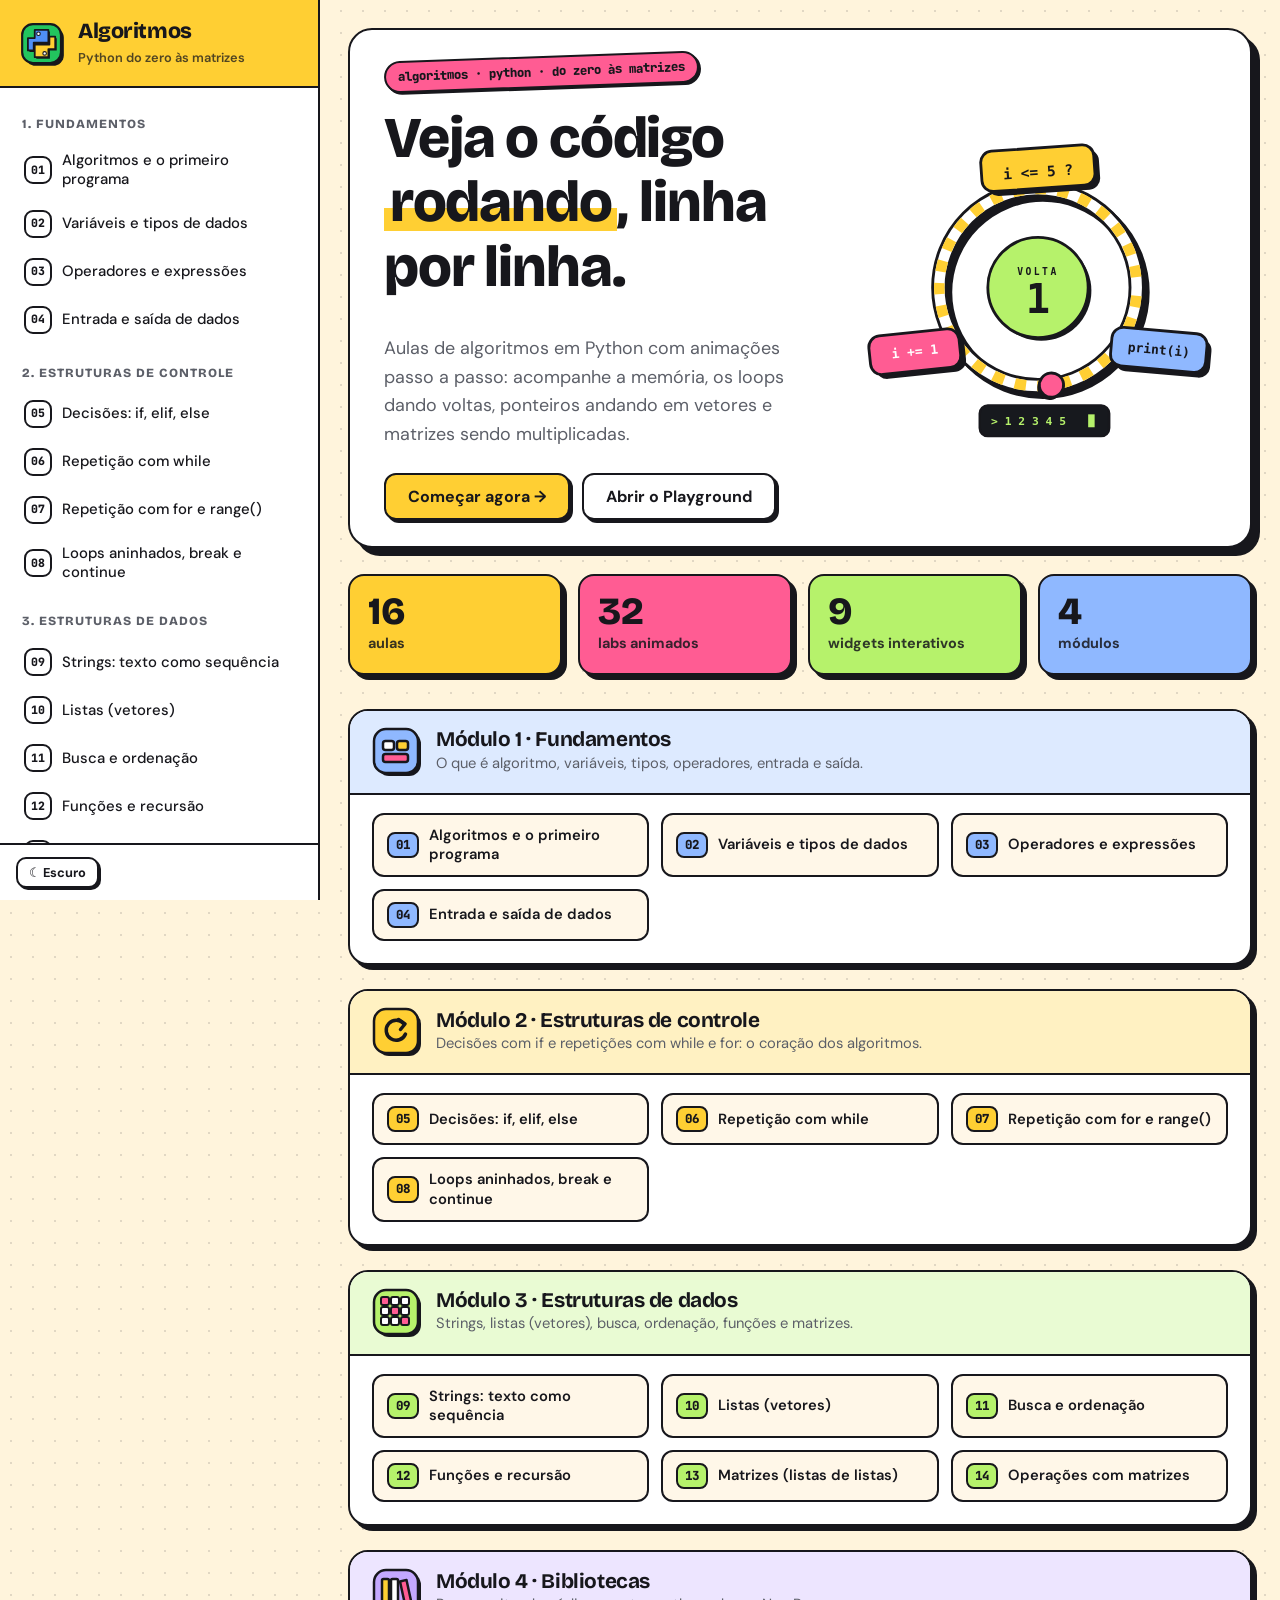
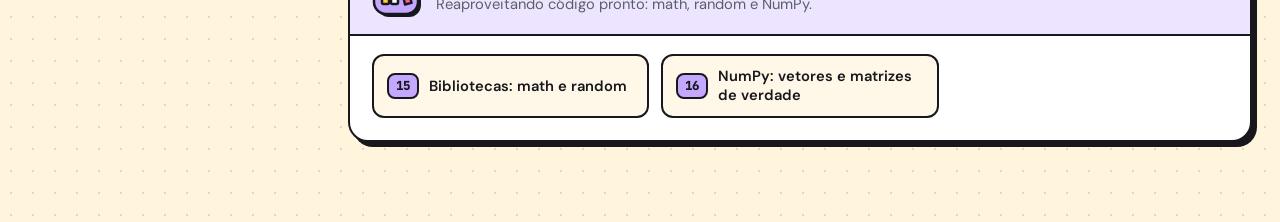
==== index.html @ 02181e98 "first commit" ====
<!doctype html>
<html lang="pt-BR" data-theme="light">
<head>
  <meta charset="utf-8">
  <meta name="viewport" content="width=device-width, initial-scale=1">
  <title>Algoritmos em Python</title>
  <meta name="description" content="Aulas de algoritmos em Python com animações passo a passo: variáveis, condicionais, loops, listas, matrizes e bibliotecas.">
  <link rel="icon" type="image/svg+xml" href="img/favicon.svg">

  <link rel="preconnect" href="https://fonts.googleapis.com">
  <link rel="preconnect" href="https://fonts.gstatic.com" crossorigin>
  <link href="https://fonts.googleapis.com/css2?family=Bricolage+Grotesque:opsz,wght@12..96,600;12..96,700;12..96,800&family=DM+Sans:opsz,wght@9..40,400;9..40,500;9..40,600;9..40,700&family=JetBrains+Mono:wght@400;600;700;800&display=swap" rel="stylesheet">

  <!-- estilos -->
  <link rel="stylesheet" href="css/base.css">
  <link rel="stylesheet" href="css/layout.css">
  <link rel="stylesheet" href="css/components.css">
  <link rel="stylesheet" href="css/lab.css">
</head>
<body>
  <div class="app">
    <!-- ============ SIDEBAR ============ -->
    <aside class="sidebar" aria-label="Aulas">
      <a class="brand" href="#/">
        <img src="img/logo.svg" alt="">
        <div><b>Algoritmos</b><small>Python do zero às matrizes</small></div>
      </a>
      <nav class="nav" id="nav"></nav>
      <div class="sidebar-foot">
        <button class="btn sm" id="themeBtn">☾ Escuro</button>
      </div>
    </aside>
    <div class="scrim" id="scrim"></div>

    <!-- ============ CONTEÚDO ============ -->
    <div class="main">
      <header class="topbar">
        <button class="btn icon" id="menuBtn" aria-label="Abrir menu">☰</button>
        <img src="img/logo.svg" alt="">
        <b>Algoritmos em Python</b>
      </header>
      <main id="view" class="content"></main>
    </div>
  </div>
  <div class="toast" id="toast" role="status"></div>

  <!-- núcleo -->
  <script src="js/core/namespace.js"></script>
  <script src="js/core/highlight.js"></script>
  <script src="js/core/viz.js"></script>
  <script src="js/core/stepper.js"></script>
  <script src="js/core/quiz.js"></script>

  <!-- widgets interativos -->
  <script src="js/widgets/types.js"></script>
  <script src="js/widgets/ops.js"></script>
  <script src="js/widgets/fstring.js"></script>
  <script src="js/widgets/range.js"></script>
  <script src="js/widgets/slice.js"></script>
  <script src="js/widgets/matrix.js"></script>
  <script src="js/widgets/montecarlo.js"></script>
  <script src="js/widgets/reshape.js"></script>

  <!-- aulas (para adicionar uma aula: crie o arquivo e inclua aqui) -->
  <script src="js/lessons/_modules.js"></script>
  <script src="js/lessons/01-introducao.js"></script>
  <script src="js/lessons/02-variaveis.js"></script>
  <script src="js/lessons/03-operadores.js"></script>
  <script src="js/lessons/04-entrada-saida.js"></script>
  <script src="js/lessons/05-condicionais.js"></script>
  <script src="js/lessons/06-while.js"></script>
  <script src="js/lessons/07-for-range.js"></script>
  <script src="js/lessons/08-loops-aninhados.js"></script>
  <script src="js/lessons/09-strings.js"></script>
  <script src="js/lessons/10-listas.js"></script>
  <script src="js/lessons/11-busca-ordenacao.js"></script>
  <script src="js/lessons/12-funcoes.js"></script>
  <script src="js/lessons/13-matrizes.js"></script>
  <script src="js/lessons/14-operacoes-matrizes.js"></script>
  <script src="js/lessons/15-math-random.js"></script>
  <script src="js/lessons/16-numpy.js"></script>

  <!-- app -->
  <script src="js/playground.js"></script>
  <script src="js/app.js"></script>
</body>
</html>
---- css/base.css ----
/* =========================================================
   BASE — tokens de cor, reset e tipografia
   Estilo: neo-brutalista (bordas grossas, sombras sólidas,
   cores fortes). Código sempre em painel escuro tipo IDE.
   ========================================================= */
:root {
  /* página */
  --bg: #fff4dc;
  --bg2: #fbe9c4;
  --panel: #ffffff;
  --panel2: #fff7e8;
  --panel3: #ffe9bd;
  --line: #ecdcb8;          /* separadores suaves */
  --ink: #17171c;           /* bordas grossas */
  --hard: #17171c;          /* cor da sombra sólida */
  --text: #17171c;
  --muted: #5c5f68;
  --faint: #74777f;

  /* cores de destaque */
  --acc: #ffcf33;           /* amarelo */
  --acc-ink: #17171c;
  --acc2: #3b82f6;          /* azul */
  --ok: #15803d;
  --lime: #b6f26b;
  --bad: #ef4466;
  --warn: #f59e0b;
  --vio: #8b5cf6;
  --pink: #ff5c93;
  --orange: #ff8a3d;

  /* tipos de dado */
  --t-int: #2f6fe0;
  --t-float: #0e9aa7;
  --t-str: #e8590c;
  --t-bool: #7c3aed;
  --t-list: #16a34a;
  --t-none: #868e96;
  --t-fn: #db2777;
  --t-other: #d97706;

  /* sintaxe sobre fundo claro (tabelas, widgets) */
  --sx-kw: #8b2fd1;
  --sx-str: #2b8a3e;
  --sx-num: #d9480f;
  --sx-com: #8a83a0;
  --sx-fn: #1c63c7;
  --sx-bi: #b07000;
  --sx-op: #0b7285;

  /* painéis de código (sempre escuros) */
  --code-bg: #17191e;
  --code-bg2: #20232a;
  --code-text: #eef0f3;
  --code-line: #31353e;
  --code-faint: #7d8590;

  --radius: 16px;
  --radius-s: 11px;
  --bw: 2.5px;                                  /* espessura da borda */
  --shadow: 5px 5px 0 var(--hard);
  --shadow-s: 3px 3px 0 var(--hard);
  --font: "DM Sans", system-ui, -apple-system, "Segoe UI", Roboto, sans-serif;
  --display: "Bricolage Grotesque", "DM Sans", system-ui, sans-serif;
  --mono: "JetBrains Mono", ui-monospace, "Cascadia Code", Consolas, monospace;
  --sidebar: 320px;
  color-scheme: light;
}

/* escuro: grafite neutro, bordas e sombras creme (o "avesso" do tema claro) */
:root[data-theme="dark"] {
  --bg: #0f1012;
  --bg2: #151619;
  --panel: #1b1d21;
  --panel2: #222529;
  --panel3: #2c2f35;
  --line: #33373e;
  --ink: #e9e3d3;
  --hard: #e9e3d3;
  --text: #f2efe8;
  --muted: #b4b7bf;
  --faint: #8a8f99;
  --code-bg: #121316;
  --code-bg2: #1a1c20;
  --acc-ink: #17171c;
  --acc2: #5b9bff;
  --ok: #4ade80;
  --bad: #ff5c7c;
  --vio: #a78bfa;
  --t-int: #5b9bff;
  --t-float: #22d3ee;
  --t-str: #ff9f5a;
  --t-bool: #b197fc;
  --t-list: #4ade80;
  --t-fn: #ff79b0;
  --t-other: #ffcf33;
  color-scheme: dark;
}

/* sintaxe em fundo escuro: painéis de código e tema escuro */
:root[data-theme="dark"],
.codeblock, .lab-code, .compare pre, .pycall, .pg-editor, .q .codeblock {
  --sx-kw: #d6a4ff;
  --sx-str: #b8f28a;
  --sx-num: #ffab76;
  --sx-com: #7d8590;
  --sx-fn: #8fb8ff;
  --sx-bi: #ffd866;
  --sx-op: #7ee0ff;
}

*, *::before, *::after { box-sizing: border-box; }

html { scroll-behavior: smooth; }

body {
  margin: 0;
  background-color: var(--bg);
  /* pontilhado sutil no fundo */
  background-image: radial-gradient(color-mix(in srgb, var(--ink) 13%, transparent) 1px, transparent 1.2px);
  background-size: 22px 22px;
  color: var(--text);
  font-family: var(--font);
  font-size: 16.5px;
  line-height: 1.6;
  -webkit-font-smoothing: antialiased;
  /* sem ligaduras: <= continua aparecendo como <= (não ≤) */
  font-variant-ligatures: none;
  font-feature-settings: "calt" 0, "liga" 0;
}
textarea, input, select, button { font-variant-ligatures: none; font-feature-settings: "calt" 0, "liga" 0; }

h1, h2, h3, h4, h5 { font-family: var(--display); line-height: 1.12; margin: 0 0 .6em; letter-spacing: -.02em; }
h1 { font-size: clamp(2rem, 4.5vw, 3rem); font-weight: 800; }
h2 { font-size: 1.65rem; font-weight: 800; margin-top: 2em; }
h3 { font-size: 1.2rem; font-weight: 700; margin-top: 1.5em; }
p { margin: 0 0 1em; }
a { color: var(--acc2); text-decoration: none; font-weight: 600; }
a:hover { text-decoration: underline; text-decoration-thickness: 2px; }
img { max-width: 100%; display: block; }
ul, ol { padding-left: 1.3em; margin: 0 0 1em; }
li { margin: .25em 0; }

code, kbd, pre { font-family: var(--mono); }
/* código no meio do texto: pílula escura */
:not(pre) > code {
  background: var(--code-bg);
  color: #ffd866;
  padding: .12em .45em;
  border-radius: 7px;
  font-size: .86em;
  white-space: nowrap;
}

kbd {
  background: #fff;
  color: #17171c;
  border: 2px solid var(--ink);
  box-shadow: 2px 2px 0 var(--hard);
  border-radius: 7px;
  padding: 0 .45em;
  font-size: .82em;
  font-weight: 700;
}

table { border-collapse: collapse; width: 100%; margin: 0 0 1.2em; font-size: .95em; }
th, td { border-bottom: 2px solid var(--line); padding: .55em .7em; text-align: left; vertical-align: top; }
th { color: var(--muted); font-weight: 700; font-size: .78em; text-transform: uppercase; letter-spacing: .06em; }

button { font: inherit; cursor: pointer; }
input, select, textarea { font: inherit; color: inherit; }

::selection { background: var(--acc); color: var(--acc-ink); }

.muted { color: var(--muted); }
.mono { font-family: var(--mono); }
.hidden { display: none !important; }

* { scrollbar-width: thin; scrollbar-color: var(--ink) transparent; }
---- css/layout.css ----
/* =========================================================
   LAYOUT — sidebar, topo, área principal
   ========================================================= */
.app { display: flex; min-height: 100vh; }

/* ---------- Sidebar ---------- */
.sidebar {
  position: fixed;
  inset: 0 auto 0 0;
  width: var(--sidebar);
  background: var(--panel);
  border-right: var(--bw) solid var(--ink);
  display: flex;
  flex-direction: column;
  z-index: 40;
  transition: transform .3s ease;
}

.brand {
  display: flex;
  align-items: center;
  gap: 12px;
  padding: 20px 20px 16px;
  color: var(--text);
  border-bottom: var(--bw) solid var(--ink);
  background: var(--acc);
}
.brand:hover { text-decoration: none; }
.brand img { width: 46px; height: 46px; transition: transform .25s cubic-bezier(.3, 1.6, .5, 1); }
.brand:hover img { transform: rotate(-8deg) scale(1.06); }
.brand b { display: block; font-family: var(--display); font-size: 1.35rem; font-weight: 800; letter-spacing: -.02em; color: var(--acc-ink); line-height: 1.1; }
.brand small { color: var(--acc-ink); opacity: .75; font-size: .8rem; font-weight: 600; }

.nav { flex: 1; overflow-y: auto; padding: 6px 12px 20px; }
.nav-mod { margin-top: 16px; }
.nav-mod > span {
  display: block;
  padding: 4px 10px 6px;
  font-family: var(--display);
  font-size: .78rem;
  text-transform: uppercase;
  letter-spacing: .08em;
  color: var(--muted);
  font-weight: 800;
}
.nav a {
  display: flex;
  align-items: center;
  gap: 10px;
  padding: 7px 10px;
  margin: 2px 0;
  border-radius: 11px;
  border: 2px solid transparent;
  color: var(--text);
  font-size: .93rem;
  font-weight: 500;
  line-height: 1.3;
  transition: background .15s, border-color .15s, transform .15s;
}
.nav a:hover { background: var(--panel3); text-decoration: none; transform: translateX(3px); }
.nav a.active {
  background: var(--acc);
  color: var(--acc-ink);
  border-color: var(--ink);
  box-shadow: var(--shadow-s);
  font-weight: 700;
}
.nav a .num {
  flex: none;
  width: 28px; height: 28px;
  display: grid; place-items: center;
  border-radius: 9px;
  border: 2px solid var(--ink);
  background: var(--panel);
  color: var(--text);
  font-size: .72rem;
  font-weight: 800;
  font-family: var(--mono);
}
.nav a.active .num { background: #17171c; color: var(--acc); border-color: #17171c; }
.nav a.special .num { background: var(--pink); color: #17171c; }

.sidebar-foot {
  padding: 12px 16px;
  border-top: var(--bw) solid var(--ink);
  display: flex;
  gap: 8px;
}

/* ---------- Topbar (mobile) ---------- */
.topbar {
  display: none;
  position: sticky;
  top: 0;
  z-index: 30;
  background: var(--acc);
  border-bottom: var(--bw) solid var(--ink);
  padding: 10px 16px;
  align-items: center;
  gap: 12px;
  color: var(--acc-ink);
}
.topbar img { width: 32px; height: 32px; }
.topbar b { font-family: var(--display); font-size: 1.05rem; font-weight: 800; }

.scrim {
  display: none;
  position: fixed;
  inset: 0;
  background: rgba(20, 14, 35, .55);
  z-index: 35;
}

/* ---------- Main ---------- */
.main {
  flex: 1;
  margin-left: var(--sidebar);
  min-width: 0;
}
.content {
  max-width: 1500px;
  margin: 0 auto;
  padding: 28px 28px 80px;
}
.content.wide { max-width: 1700px; }

/* ---------- Responsivo ---------- */
@media (max-width: 960px) {
  .sidebar { transform: translateX(-100%); }
  body.nav-open .sidebar { transform: none; box-shadow: 8px 0 0 var(--hard); }
  body.nav-open .scrim { display: block; }
  .topbar { display: flex; }
  .main { margin-left: 0; }
  .content { padding: 22px 16px 80px; }
}
---- css/components.css ----
/* =========================================================
   COMPONENTES — botões, cards, callouts, código, quiz, widgets
   ========================================================= */

/* ---------- Botões (afundam ao clicar) ---------- */
.btn {
  display: inline-flex;
  align-items: center;
  justify-content: center;
  gap: 8px;
  padding: 9px 16px;
  border-radius: 12px;
  border: var(--bw) solid var(--ink);
  background: var(--panel);
  color: var(--text);
  font-weight: 700;
  font-size: .9rem;
  line-height: 1.2;
  box-shadow: var(--shadow-s);
  transition: transform .1s, box-shadow .1s, background .15s;
  white-space: nowrap;
}
.btn:hover { background: var(--panel3); text-decoration: none; transform: translate(-1px, -1px); box-shadow: 4px 4px 0 var(--hard); }
.btn:active { transform: translate(3px, 3px); box-shadow: 0 0 0 var(--hard); }
.btn.primary { background: var(--acc); color: var(--acc-ink); }
.btn.primary:hover { background: #ffd95c; }
.btn.blue { background: var(--acc2); color: #fff; }
.btn.ghost { background: transparent; box-shadow: none; border-color: transparent; }
.btn.ghost:hover { border-color: var(--ink); box-shadow: var(--shadow-s); }
.btn.sm { padding: 6px 11px; font-size: .8rem; border-radius: 10px; border-width: 2px; box-shadow: 2px 2px 0 var(--hard); }
.btn.sm:hover { box-shadow: 3px 3px 0 var(--hard); }
.btn.sm:active { box-shadow: 0 0 0 var(--hard); transform: translate(2px, 2px); }
.btn.icon { width: 40px; padding: 9px 0; }
.btn[disabled] { opacity: .45; cursor: not-allowed; }

/* ---------- Home ---------- */
.hero {
  display: grid;
  grid-template-columns: 1.25fr 1fr;
  gap: 32px;
  align-items: center;
  padding: 26px 34px;
  margin-bottom: 26px;
  background: var(--panel);
  border: var(--bw) solid var(--ink);
  border-radius: 24px;
  box-shadow: 8px 8px 0 var(--hard);
}
.hero .eyebrow {
  display: inline-block;
  font-family: var(--mono);
  font-size: .78rem;
  font-weight: 800;
  color: #17171c;
  background: var(--pink);
  border: 2px solid var(--ink);
  box-shadow: 2px 2px 0 var(--hard);
  padding: 4px 12px;
  border-radius: 99px;
  margin-bottom: 18px;
  transform: rotate(-2deg);
}
.hero h1 { font-size: clamp(2.2rem, 5vw, 3.6rem); }
.hero h1 span {
  background: linear-gradient(transparent 58%, var(--acc) 58%, var(--acc) 92%, transparent 92%);
  padding: 0 .1em;
}
.hero p { color: var(--muted); font-size: 1.12rem; max-width: 580px; }
.hero .actions { display: flex; gap: 12px; flex-wrap: wrap; margin-top: 24px; }
.hero .actions .btn { padding: 12px 22px; font-size: 1rem; }
.hero img { width: 100%; max-width: 440px; justify-self: center; }

.stats {
  display: grid;
  grid-template-columns: repeat(4, 1fr);
  gap: 16px;
  margin: 0 0 34px;
}
.stat {
  border: var(--bw) solid var(--ink);
  border-radius: var(--radius);
  box-shadow: var(--shadow);
  padding: 16px 18px;
  background: var(--sc, var(--panel));
  color: var(--acc-ink);
  transition: transform .2s;
}
.stat:nth-child(1) { --sc: var(--acc); }
.stat:nth-child(2) { --sc: var(--pink); }
.stat:nth-child(3) { --sc: var(--lime); }
.stat:nth-child(4) { --sc: #8fb8ff; }
.stat:hover { transform: rotate(-1.5deg) translateY(-3px); }
.stat b { display: block; font-family: var(--display); font-size: 2.4rem; font-weight: 800; line-height: 1; }
.stat span { font-size: .9rem; font-weight: 700; opacity: .85; }

.modules { display: grid; gap: 24px; }
.module-card {
  background: var(--panel);
  border: var(--bw) solid var(--ink);
  border-radius: 20px;
  box-shadow: var(--shadow);
  overflow: hidden;
}
.module-card header {
  display: flex;
  align-items: center;
  gap: 14px;
  padding: 16px 22px;
  background: color-mix(in srgb, var(--mc, var(--acc)) 30%, var(--panel));
  border-bottom: var(--bw) solid var(--ink);
}
.module-card header img { width: 50px; height: 50px; }
.module-card h3 { margin: 0; font-size: 1.3rem; }
.module-card header p { margin: 0; color: var(--muted); font-size: .92rem; }
.lesson-grid { display: grid; grid-template-columns: repeat(auto-fill, minmax(230px, 1fr)); gap: 12px; padding: 18px 22px 22px; }
.lesson-chip {
  display: flex;
  gap: 10px;
  align-items: center;
  padding: 11px 13px;
  border-radius: 12px;
  background: var(--panel2);
  border: 2px solid var(--ink);
  color: var(--text);
  font-size: .92rem;
  font-weight: 600;
  line-height: 1.3;
  transition: transform .15s, box-shadow .15s, background .15s;
}
.lesson-chip:hover { transform: translate(-2px, -2px); box-shadow: 4px 4px 0 var(--hard); background: var(--panel); text-decoration: none; }
.lesson-chip .num {
  flex: none;
  font-family: var(--mono);
  font-weight: 800;
  font-size: .78rem;
  padding: 3px 7px;
  border-radius: 8px;
  border: 2px solid var(--ink);
  background: var(--mc, var(--acc));
  color: var(--acc-ink);
}

/* ---------- Cabeçalho da aula ---------- */
.lesson-head {
  padding-bottom: 22px;
  margin-bottom: 26px;
  border-bottom: var(--bw) dashed var(--ink);
}
.crumb { font-size: .82rem; color: var(--muted); font-family: var(--mono); font-weight: 600; margin-bottom: 12px; }
.crumb b {
  color: var(--acc-ink);
  background: var(--acc);
  border: 2px solid var(--ink);
  border-radius: 7px;
  padding: 1px 7px;
  margin-left: 4px;
}
.lesson-head .meta { display: flex; gap: 16px; flex-wrap: wrap; color: var(--muted); font-size: .9rem; font-weight: 600; }
.goal-chips { display: flex; flex-wrap: wrap; gap: 10px; margin-top: 18px; }
.goal-chips span {
  font-family: var(--mono);
  font-size: .82rem;
  font-weight: 700;
  padding: 6px 13px;
  border-radius: 99px;
  border: 2px solid var(--ink);
  box-shadow: 2px 2px 0 var(--hard);
  color: var(--acc-ink);
}
.goal-chips span:nth-child(4n+1) { background: var(--acc); transform: rotate(-1.5deg); }
.goal-chips span:nth-child(4n+2) { background: var(--lime); transform: rotate(1deg); }
.goal-chips span:nth-child(4n+3) { background: #8fb8ff; transform: rotate(-.5deg); }
.goal-chips span:nth-child(4n+4) { background: #ffb3cd; transform: rotate(1.5deg); }

.section { margin-bottom: 18px; font-size: 1.05rem; }

/* ---------- Callouts ---------- */
.callout {
  display: flex;
  gap: 14px;
  align-items: center;
  padding: 12px 18px;
  border-radius: var(--radius);
  border: var(--bw) solid var(--ink);
  box-shadow: var(--shadow-s);
  margin: 18px 0;
  font-size: .98rem;
  color: var(--acc-ink);
}
.callout p:last-child { margin: 0; }
.callout .ci {
  flex: none;
  font-weight: 800;
  font-family: var(--mono);
  font-size: .72rem;
  padding: 3px 8px;
  border-radius: 7px;
  background: #17171c;
  color: #fff;
  transform: rotate(-3deg);
}
.callout.tip  { background: #cfe1ff; }
.callout.warn { background: #ffd0dc; }
.callout.calc { background: #e4d8ff; }
.callout :not(pre) > code { color: #ffd866; }

/* ---------- Bloco de código (sempre escuro) ---------- */
.codeblock {
  background: var(--code-bg);
  color: var(--code-text);
  border: var(--bw) solid var(--ink);
  border-radius: var(--radius);
  box-shadow: var(--shadow);
  margin: 18px 0 22px;
  overflow: hidden;
}
.codeblock .cb-head {
  display: flex;
  align-items: center;
  justify-content: space-between;
  padding: 8px 12px;
  border-bottom: 2px solid var(--code-line);
  background: var(--code-bg2);
  font-size: .78rem;
  color: var(--code-faint);
  font-family: var(--mono);
  gap: 8px;
}
.codeblock .cb-head::before {
  content: "";
  width: 46px;
  height: 12px;
  flex: none;
  background:
    radial-gradient(circle 5px at 6px 6px, #ff5f57 98%, transparent) ,
    radial-gradient(circle 5px at 23px 6px, #febc2e 98%, transparent),
    radial-gradient(circle 5px at 40px 6px, #28c840 98%, transparent);
}
.codeblock .cb-head > span { margin-right: auto; }
.codeblock .cb-head .acts { display: flex; gap: 6px; }
.codeblock .cb-head .btn { background: var(--code-bg); color: var(--code-text); border-color: var(--code-line); box-shadow: none; }
.codeblock .cb-head .btn:hover { border-color: var(--acc); }
.codeblock pre {
  margin: 0;
  padding: 14px 0;
  overflow-x: auto;
  font-size: .9rem;
  line-height: 1.65;
}
.codeblock pre .ln { padding: 0 18px 0 0; display: block; white-space: pre; }
.codeblock pre .ln::before {
  content: attr(data-n);
  display: inline-block;
  width: 42px;
  padding-right: 14px;
  text-align: right;
  color: var(--code-faint);
  user-select: none;
}
.codeblock .cb-out {
  border-top: 2px dashed var(--code-line);
  padding: 10px 18px;
  font-family: var(--mono);
  font-size: .86rem;
  white-space: pre-wrap;
  color: var(--lime);
}
.codeblock .cb-out::before { content: "saída ▸ "; color: var(--code-faint); }

/* syntax */
.k  { color: var(--sx-kw); font-weight: 700; }
.s  { color: var(--sx-str); }
.n  { color: var(--sx-num); }
.c  { color: var(--sx-com); font-style: italic; }
.f  { color: var(--sx-fn); }
.b  { color: var(--sx-bi); }
.o  { color: var(--sx-op); }

/* ---------- Comparação lado a lado ---------- */
.compare { display: grid; grid-template-columns: 1fr 1fr; gap: 18px; margin: 18px 0; }
.compare > div {
  background: var(--code-bg);
  color: var(--code-text);
  border: var(--bw) solid var(--ink);
  border-radius: var(--radius);
  box-shadow: var(--shadow-s);
  padding: 12px 16px;
}
.compare h5 { margin: 0 0 8px; color: var(--acc); font-family: var(--mono); font-size: .76rem; text-transform: uppercase; letter-spacing: .08em; }
.compare pre { margin: 0; font-size: .88rem; white-space: pre-wrap; }

/* ---------- Cards de tipo ---------- */
.type-cards { display: grid; grid-template-columns: repeat(auto-fit, minmax(170px, 1fr)); gap: 16px; margin: 16px 0 20px; }
.type-card {
  background: var(--panel);
  border: var(--bw) solid var(--ink);
  border-radius: var(--radius);
  box-shadow: 4px 4px 0 var(--tc);
  padding: 12px 14px;
  transition: transform .2s;
}
.type-card:hover { transform: rotate(-1.5deg) translateY(-3px); }
.type-card b { font-family: var(--display); font-size: 1.4rem; color: var(--tc); }
.type-card p { margin: 2px 0 8px; font-size: .88rem; color: var(--muted); font-weight: 600; }

/* ---------- Widget ---------- */
.widget {
  background: var(--panel);
  border: var(--bw) solid var(--ink);
  border-radius: 20px;
  box-shadow: var(--shadow);
  margin: 24px 0;
  overflow: hidden;
}
.widget-head {
  display: flex;
  align-items: center;
  gap: 10px;
  padding: 12px 16px;
  border-bottom: var(--bw) solid var(--ink);
  background: #e4d8ff;
  color: var(--acc-ink);
}
:root[data-theme="dark"] .widget-head { background: #2a2e34; color: var(--text); }
.widget-head .tag {
  font-family: var(--mono);
  font-size: .7rem;
  font-weight: 800;
  background: #7c3aed;
  color: #fff;
  border: 2px solid var(--ink);
  padding: 2px 8px;
  border-radius: 7px;
  letter-spacing: .06em;
  transform: rotate(-3deg);
}
.widget-head b { font-family: var(--display); font-size: 1.05rem; }
.widget-body { padding: 18px; }
.widget-row { display: flex; flex-wrap: wrap; gap: 14px; align-items: flex-end; margin-bottom: 14px; }
.field { display: flex; flex-direction: column; gap: 4px; font-size: .8rem; font-weight: 700; color: var(--muted); min-width: 0; }
.field input[type="text"], .field input[type="number"], .field select {
  background: var(--panel2);
  border: 2px solid var(--ink);
  border-radius: 10px;
  padding: 8px 10px;
  font-family: var(--mono);
  font-size: .92rem;
  color: var(--text);
  min-width: 0;
  width: 100%;
}
.field input:focus, .field select:focus { outline: none; box-shadow: 3px 3px 0 var(--acc2); }
.field input[type="range"] { width: 160px; accent-color: var(--pink); }
.field output { font-family: var(--mono); color: var(--text); font-size: .9rem; }

.pycall {
  font-family: var(--mono);
  font-size: 1.05rem;
  background: var(--code-bg);
  color: var(--code-text);
  border: 2px solid var(--ink);
  border-radius: 12px;
  padding: 10px 14px;
  margin-bottom: 14px;
  overflow-x: auto;
  white-space: nowrap;
}
.result-line { font-family: var(--mono); font-size: .92rem; margin: 6px 0; overflow-wrap: anywhere; }
.result-line .lbl { color: var(--muted); }
.pycall .muted, .codeblock .muted { color: var(--code-faint); }

/* ---------- Quiz ---------- */
.quiz { margin-top: 44px; }
.quiz-head { display: flex; align-items: center; justify-content: space-between; gap: 10px; flex-wrap: wrap; margin-bottom: 8px; }
.quiz-head h2::after { content: " 🧠"; }
.quiz-score {
  font-family: var(--mono);
  font-weight: 800;
  background: var(--lime);
  color: var(--acc-ink);
  border: 2px solid var(--ink);
  box-shadow: 2px 2px 0 var(--hard);
  border-radius: 99px;
  padding: 4px 12px;
}
.q {
  background: var(--panel);
  border: var(--bw) solid var(--ink);
  border-radius: var(--radius);
  box-shadow: var(--shadow-s);
  padding: 18px;
  margin: 16px 0;
}
.q .qt { font-weight: 600; font-size: 1.04rem; margin-bottom: 12px; }
.q .qt .qn {
  display: inline-grid;
  place-items: center;
  width: 28px; height: 28px;
  margin-right: 8px;
  border-radius: 8px;
  border: 2px solid var(--ink);
  background: var(--acc);
  color: var(--acc-ink);
  font-family: var(--mono);
  font-size: .8rem;
  font-weight: 800;
}
.q .codeblock { margin: 8px 0 14px; box-shadow: var(--shadow-s); }
.opts { display: grid; grid-template-columns: repeat(auto-fit, minmax(220px, 1fr)); gap: 10px; }
.opt {
  text-align: left;
  background: var(--panel2);
  border: 2px solid var(--ink);
  border-radius: 12px;
  padding: 10px 14px;
  color: var(--text);
  font-family: var(--mono);
  font-size: .9rem;
  transition: transform .1s, box-shadow .1s, background .15s;
}
.opt:hover:not([disabled]) { transform: translate(-2px, -2px); box-shadow: 3px 3px 0 var(--hard); background: var(--panel); }
.opt[disabled] { cursor: default; }
.opt.right { background: var(--lime); color: var(--acc-ink); box-shadow: 3px 3px 0 var(--hard); animation: pop .35s; }
.opt.wrong { background: #ffc2cf; color: var(--acc-ink); opacity: .75; animation: shake .35s; text-decoration: line-through; }
.q .explain {
  margin-top: 12px;
  font-size: .92rem;
  font-weight: 600;
  border-left: 4px solid var(--ok);
  padding-left: 12px;
  animation: fadeUp .3s ease;
}

/* ---------- Navegação entre aulas ---------- */
.lesson-nav {
  display: grid;
  grid-template-columns: 1fr auto 1fr;
  gap: 14px;
  align-items: center;
  margin-top: 48px;
  padding-top: 24px;
  border-top: var(--bw) dashed var(--ink);
}
.lesson-nav a:not(.btn) {
  display: block;
  background: var(--panel);
  border: var(--bw) solid var(--ink);
  border-radius: var(--radius);
  box-shadow: var(--shadow-s);
  padding: 12px 16px;
  color: var(--text);
  font-size: .95rem;
  transition: transform .15s, box-shadow .15s;
}
.lesson-nav a:not(.btn):hover { transform: translate(-2px, -2px); box-shadow: 5px 5px 0 var(--hard); text-decoration: none; }
.lesson-nav a small { display: block; color: var(--muted); font-size: .75rem; font-weight: 700; text-transform: uppercase; letter-spacing: .06em; }
.lesson-nav .next { text-align: right; background: var(--acc) !important; color: var(--acc-ink) !important; }
.lesson-nav .next small { color: var(--acc-ink); opacity: .7; }

/* ---------- Toast ---------- */
.toast {
  position: fixed;
  bottom: 22px;
  left: 50%;
  transform: translateX(-50%) translateY(30px);
  background: var(--acc);
  color: var(--acc-ink);
  border: var(--bw) solid var(--ink);
  box-shadow: var(--shadow-s);
  padding: 10px 20px;
  border-radius: 99px;
  font-weight: 700;
  opacity: 0;
  pointer-events: none;
  transition: .3s cubic-bezier(.3, 1.5, .5, 1);
  z-index: 100;
  font-size: .92rem;
}
.toast.show { opacity: 1; transform: translateX(-50%); }

/* ---------- Playground ---------- */
.pg { display: grid; grid-template-columns: 1fr 1fr; gap: 20px; }
.pg-editor, .pg-output {
  background: var(--code-bg);
  color: var(--code-text);
  border: var(--bw) solid var(--ink);
  border-radius: var(--radius);
  box-shadow: var(--shadow);
  overflow: hidden;
  display: flex;
  flex-direction: column;
  min-height: 460px;
}
.pg-bar {
  display: flex;
  align-items: center;
  gap: 8px;
  padding: 8px 10px;
  background: var(--code-bg2);
  border-bottom: 2px solid var(--code-line);
  flex-wrap: wrap;
}
.pg-bar .title { font-family: var(--mono); font-size: .8rem; color: var(--code-faint); margin-right: auto; }
.pg-bar .btn:not(.primary) { background: var(--code-bg); color: var(--code-text); border-color: var(--code-line); box-shadow: none; }
.pg-editor .wrap { position: relative; flex: 1; display: flex; }
.pg-editor .gutter {
  padding: 14px 8px;
  text-align: right;
  color: var(--code-faint);
  font-family: var(--mono);
  font-size: .9rem;
  line-height: 1.6;
  user-select: none;
  min-width: 42px;
  white-space: pre;
  overflow: hidden;
}
.pg-editor .stack { position: relative; flex: 1; overflow: hidden; min-height: 400px; }
.pg-editor textarea, .pg-editor .hl {
  margin: 0;
  border: 0;
  padding: 14px 14px 14px 4px;
  font-family: var(--mono);
  font-size: .9rem;
  line-height: 1.6;
  white-space: pre;
  tab-size: 4;
  min-height: 100%;
  width: 100%;
}
.pg-editor .hl { position: absolute; inset: 0; pointer-events: none; overflow: visible; color: var(--code-text); }
.pg-editor textarea {
  position: absolute;
  inset: 0;
  background: transparent;
  color: transparent;
  caret-color: var(--acc);
  resize: none;
  outline: none;
  height: 100%;
  overflow: auto;
}
.pg-editor textarea::selection { background: rgba(91, 155, 255, .4); color: transparent; }
.pg-output pre {
  flex: 1;
  margin: 0;
  padding: 14px;
  font-size: .88rem;
  white-space: pre-wrap;
  overflow: auto;
}
.pg-output pre .err { color: #ff8fa6; }
.pg-output pre .sys { color: var(--code-faint); }
.pg-output img { background: #fff; border-radius: 8px; margin: 8px 0; max-width: 100%; }
.pg-status { font-family: var(--mono); font-size: .78rem; color: var(--code-faint); }
.pg-status.ready { color: var(--lime); }

/* widgets em 2 colunas viram 1 coluna no celular */
@media (max-width: 700px) {
  .mc-wrap, .mx-wrap, .tw-out { grid-template-columns: 1fr !important; }
}

@media (max-width: 960px) {
  .hero { grid-template-columns: 1fr; padding: 22px; }
  .hero img { max-width: 300px; }
  .stats { grid-template-columns: repeat(2, 1fr); }
  .compare { grid-template-columns: 1fr; }
  .pg { grid-template-columns: 1fr; }
  .lesson-nav { grid-template-columns: 1fr 1fr; }
  .lesson-nav .mid { grid-column: 1 / -1; order: -1; justify-self: center; }
}
---- css/lab.css ----
/* =========================================================
   LAB — executor passo a passo + visualizações animadas
   ========================================================= */
.lab {
  background: var(--panel);
  border: var(--bw) solid var(--ink);
  border-radius: 20px;
  margin: 28px 0;
  box-shadow: 8px 8px 0 var(--hard);
  overflow: hidden;
}
.lab:focus { outline: none; }
.lab:focus-visible { outline: 3px solid var(--acc2); outline-offset: 3px; }
.lab-head {
  display: flex;
  align-items: center;
  gap: 10px;
  flex-wrap: wrap;
  padding: 12px 16px;
  background: var(--acc);
  color: var(--acc-ink);
  border-bottom: var(--bw) solid var(--ink);
}
.lab-head .tag {
  font-family: var(--mono);
  font-size: .7rem;
  font-weight: 800;
  background: #17171c;
  color: var(--acc);
  padding: 3px 8px;
  border-radius: 7px;
  letter-spacing: .06em;
  transform: rotate(-4deg);
}
.lab-head b { font-family: var(--display); font-size: 1.1rem; font-weight: 800; margin-right: auto; }
.lab-params { display: flex; gap: 8px; flex-wrap: wrap; align-items: center; }
.lab-params label {
  display: flex;
  align-items: center;
  gap: 6px;
  font-family: var(--mono);
  font-size: .8rem;
  font-weight: 700;
}
.lab-params input {
  width: 110px;
  background: #fff;
  color: #17171c;
  border: 2px solid #17171c;
  border-radius: 9px;
  padding: 4px 8px;
  font-family: var(--mono);
  font-size: .84rem;
  font-weight: 700;
}
.lab-params input:focus { outline: none; box-shadow: 3px 3px 0 #17171c; }
.lab-params input.wide { width: 190px; }
.lab-head .btn { background: #fff; color: #17171c; border-color: #17171c; box-shadow: 2px 2px 0 #17171c; }

.lab-body {
  display: grid;
  grid-template-columns: minmax(0, 1.05fr) minmax(0, 1fr);
  min-height: 300px;
}

/* ---- código (painel escuro) ---- */
.lab-code {
  background: var(--code-bg);
  color: var(--code-text);
  border-right: var(--bw) solid var(--ink);
  padding: 14px 0;
  overflow-x: auto;
  font-family: var(--mono);
  font-size: .9rem;
  line-height: 1.8;
}
.lab-code .ln {
  position: relative;
  display: block;
  white-space: pre;
  padding-right: 14px;
  transition: background .25s;
}
.lab-code .ln::before {
  content: attr(data-n);
  display: inline-block;
  width: 46px;
  padding-right: 14px;
  text-align: right;
  color: var(--code-faint);
  user-select: none;
  transition: color .2s;
}
.lab-code .ln.ran { background: rgba(143, 184, 255, .06); }
.lab-code .ln.prev { background: rgba(143, 184, 255, .13); }
.lab-code .ln.active {
  background: rgba(255, 207, 51, .22);
  box-shadow: inset 5px 0 0 var(--acc);
}
.lab-code .ln.active::before { color: var(--acc); content: "▶ " attr(data-n); font-weight: 800; }
.lab-code .ln .hits {
  position: absolute;
  right: 8px;
  top: 50%;
  transform: translateY(-50%);
  font-size: .68rem;
  font-weight: 800;
  background: var(--code-line);
  color: var(--code-text);
  border-radius: 99px;
  padding: 0 7px;
  line-height: 1.6;
}
.lab-code .ln.active .hits { background: var(--acc); color: #17171c; }

/* ---- lado direito ---- */
.lab-side { display: flex; flex-direction: column; min-width: 0; }
.lab-status {
  display: flex;
  gap: 8px;
  flex-wrap: wrap;
  align-items: center;
  padding: 10px 14px;
  border-bottom: 2px solid var(--line);
  font-family: var(--mono);
  font-size: .78rem;
  min-height: 48px;
}
.pill {
  display: inline-flex;
  align-items: center;
  gap: 6px;
  padding: 2px 10px;
  border-radius: 99px;
  border: 2px solid var(--ink);
  background: var(--panel2);
  color: var(--text);
  font-weight: 700;
}
.pill.it { background: #d9c8ff; color: #17171c; }
.pill.cond { font-weight: 800; animation: pop .35s ease; box-shadow: 2px 2px 0 var(--hard); }
.pill.cond.true { background: var(--lime); color: #17171c; }
.pill.cond.false { background: #ff9fb3; color: #17171c; }

.lab-panel { padding: 12px 14px; border-bottom: 2px solid var(--line); }
.lab-panel:last-child { border-bottom: 0; }
.lab-panel h5 {
  margin: 0 0 10px;
  font-family: var(--mono);
  font-size: .68rem;
  font-weight: 800;
  text-transform: uppercase;
  letter-spacing: .12em;
  color: var(--muted);
}
.lab-viz { overflow-x: auto; }

/* ---- memória ---- */
.mem { display: flex; flex-wrap: wrap; gap: 10px; min-height: 52px; padding-top: 4px; }
.mem .empty { color: var(--faint); font-size: .85rem; font-style: italic; }
.mbox {
  --tc: var(--t-other);
  position: relative;
  display: flex;
  flex-direction: column;
  min-width: 70px;
  max-width: 100%;
  border: 2px solid var(--ink);
  background: var(--panel);
  box-shadow: 3px 3px 0 var(--tc);
  border-radius: 11px;
  padding: 4px 10px 5px;
}
.mbox.new { animation: boxIn .35s cubic-bezier(.2, 1.4, .4, 1); }
.mbox .mname { font-family: var(--mono); font-size: .72rem; font-weight: 700; color: var(--muted); }
.mbox .mval {
  font-family: var(--mono);
  font-weight: 800;
  font-size: .98rem;
  color: var(--tc);
  white-space: nowrap;
  overflow: hidden;
  text-overflow: ellipsis;
  max-width: 330px;
}
.mbox .mtype {
  position: absolute;
  top: -9px;
  right: 6px;
  font-family: var(--mono);
  font-size: .6rem;
  background: var(--tc);
  color: #fff;
  border: 1.5px solid var(--ink);
  padding: 0 5px;
  border-radius: 5px;
  font-weight: 800;
}
.mbox.flash { animation: flash .6s ease; }
:root[data-theme="dark"] .mbox .mtype { color: #17171c; }
.mbox.t-int { --tc: var(--t-int); }
.mbox.t-float { --tc: var(--t-float); }
.mbox.t-str { --tc: var(--t-str); }
.mbox.t-bool { --tc: var(--t-bool); }
.mbox.t-list, .mbox.t-ndarray, .mbox.t-tuple, .mbox.t-dict { --tc: var(--t-list); }
.mbox.t-NoneType { --tc: var(--t-none); }
.mbox.t-function, .mbox.t-module { --tc: var(--t-fn); }

/* ---- saída ---- */
.console {
  margin: 0;
  background: var(--code-bg);
  color: #e6ffd9;
  border: 2px solid var(--ink);
  border-radius: 12px;
  padding: 10px 12px;
  font-size: .84rem;
  min-height: 60px;
  max-height: 190px;
  overflow: auto;
  white-space: pre-wrap;
  word-break: break-word;
}
.console .fresh { background: rgba(182, 242, 107, .25); border-radius: 3px; animation: fadeIn .4s; }
.console .inp { color: var(--acc); text-decoration: underline dotted; }
.console .cursor { display: inline-block; width: 8px; height: 1em; vertical-align: -2px; background: var(--lime); animation: blink 1s steps(1) infinite; }

/* ---- nota ---- */
.lab-note {
  display: flex;
  gap: 10px;
  align-items: flex-start;
  padding: 12px 16px;
  border-top: var(--bw) solid var(--ink);
  background: #e6f0ff;
  color: #17171c;
  font-size: .95rem;
  min-height: 52px;
}
:root[data-theme="dark"] .lab-note { background: #1e2733; color: var(--text); }
.lab-note .ni {
  flex: none;
  display: grid;
  place-items: center;
  width: 22px;
  height: 22px;
  font-family: var(--mono);
  font-size: .75rem;
  font-weight: 800;
  color: #17171c;
  background: var(--acc2);
  border: 2px solid var(--ink);
  border-radius: 50%;
  margin-top: 1px;
}
.lab-note .nt { animation: fadeUp .3s ease; }

/* ---- controles ---- */
.lab-controls {
  display: flex;
  align-items: center;
  gap: 8px;
  flex-wrap: wrap;
  padding: 12px 14px;
  border-top: var(--bw) solid var(--ink);
  background: var(--panel2);
}
.lab-controls .btn { min-width: 42px; }
.lab-controls .play { min-width: 120px; background: var(--pink); color: #17171c; }
.lab-controls .play:hover { background: #ff77a6; }
.lab-controls .scrub { flex: 1; min-width: 120px; accent-color: var(--pink); }
.lab-controls .count { font-family: var(--mono); font-size: .8rem; font-weight: 700; color: var(--muted); min-width: 70px; text-align: right; }
.speed { display: flex; border: 2px solid var(--ink); border-radius: 10px; overflow: hidden; box-shadow: 2px 2px 0 var(--hard); }
.speed button {
  background: var(--panel);
  border: 0;
  color: var(--text);
  font-family: var(--mono);
  font-size: .75rem;
  font-weight: 700;
  padding: 6px 9px;
}
.speed button + button { border-left: 2px solid var(--ink); }
.speed button.on { background: var(--acc); color: #17171c; }

/* =========================================================
   VISUALIZAÇÕES
   ========================================================= */

/* ---- array ---- */
.va { --cw: 48px; --gap: 6px; position: relative; padding: 34px 2px 4px; }
.va-label { font-family: var(--mono); font-size: .75rem; color: var(--muted); margin-top: 6px; }
.va-label:empty { display: none; }
.va-row { display: flex; gap: var(--gap); position: relative; }
.va-cell {
  width: var(--cw);
  flex: none;
  display: flex;
  flex-direction: column;
  align-items: center;
  transition: opacity .3s;
}
.va-cell .cv {
  width: 100%;
  height: calc(var(--cw) * .9);
  display: grid;
  place-items: center;
  border-radius: 9px;
  border: 2px solid var(--ink);
  background: var(--panel);
  font-family: var(--mono);
  font-weight: 800;
  font-size: .88rem;
  transition: background .3s, border-color .3s, transform .3s;
  overflow: hidden;
  white-space: nowrap;
}
.va-cell .ci { font-family: var(--mono); font-size: .68rem; color: var(--faint); margin-top: 2px; }
.va-cell.hl .cv { background: var(--acc); color: #17171c; transform: translateY(-5px); box-shadow: 3px 3px 0 var(--hard); }
.va-cell.ok .cv { background: var(--lime); color: #17171c; }
.va-cell.bad .cv { background: #ff9fb3; color: #17171c; }
.va-cell.dim { opacity: .3; }
.va-cell.flash .cv { animation: cellFlash .55s ease; }
.va-cell.new { animation: boxIn .4s cubic-bezier(.2, 1.4, .4, 1); }
.va-ptr {
  position: absolute;
  top: 0;
  left: 2px;
  width: var(--cw);
  display: flex;
  flex-direction: column;
  align-items: center;
  font-family: var(--mono);
  font-size: .78rem;
  font-weight: 800;
  line-height: 1;
  color: #17171c;
  transition: transform .4s cubic-bezier(.3, 1.3, .5, 1), opacity .3s;
  pointer-events: none;
  z-index: 2;
}
.va-ptr span {
  background: var(--pc, var(--pink));
  border: 2px solid var(--ink);
  border-radius: 7px;
  padding: 2px 6px;
  white-space: nowrap;
}
.va-ptr::after { content: "▼"; display: block; font-size: .7rem; color: var(--ink); margin-top: 1px; }
.va-ptr.p0 { --pc: var(--pink); }
.va-ptr.p1 { --pc: var(--acc2); }
.va-ptr.p2 { --pc: var(--vio); }
.va-ptr.p3 { --pc: var(--ok); }

/* ---- barras ---- */
.vb { position: relative; height: 170px; margin: 6px 0 22px; }
.vb-bar {
  position: absolute;
  bottom: 0;
  display: flex;
  flex-direction: column;
  justify-content: flex-end;
  align-items: center;
  transition: left .45s cubic-bezier(.4, 1.3, .5, 1), height .4s ease;
}
.vb-bar .bf {
  width: 100%;
  height: 100%;
  border-radius: 8px 8px 2px 2px;
  border: 2px solid var(--ink);
  background: #8fb8ff;
  transition: background .3s;
}
.vb-bar .bv { position: absolute; top: -19px; font-family: var(--mono); font-size: .75rem; font-weight: 700; }
.vb-bar .bl { position: absolute; bottom: -20px; font-family: var(--mono); font-size: .7rem; color: var(--faint); }
.vb-bar.cmp .bf { background: var(--acc); }
.vb-bar.swap .bf { background: var(--pink); }
.vb-bar.ok .bf { background: var(--lime); }
.vb-bar.flash .bf { animation: cellFlash .5s; }

/* ---- matriz ---- */
.vm { display: flex; align-items: center; gap: 14px; flex-wrap: wrap; padding: 4px 0; }
.vm-op { font-family: var(--mono); font-size: 1.4rem; font-weight: 800; color: var(--muted); }
.vm-mat { display: flex; flex-direction: column; align-items: center; gap: 4px; }
.vm-name { font-family: var(--mono); font-size: .8rem; font-weight: 700; color: var(--muted); }
.vm-grid {
  display: grid;
  gap: 4px;
  padding: 6px;
  position: relative;
  border-left: 3px solid var(--ink);
  border-right: 3px solid var(--ink);
  border-radius: 8px;
}
.vm-cell {
  width: 42px;
  height: 38px;
  display: grid;
  place-items: center;
  font-family: var(--mono);
  font-weight: 700;
  font-size: .82rem;
  border-radius: 7px;
  background: var(--panel);
  border: 2px solid var(--ink);
  transition: background .3s, border-color .3s, transform .3s, opacity .3s;
  position: relative;
}
.vm-cell.empty { color: var(--faint); }
.vm-cell.row { background: #cfe1ff; color: #17171c; }
.vm-cell.col { background: #ffcadb; color: #17171c; }
.vm-cell.row.col { background: #ddd0ff; color: #17171c; }
.vm-cell.ok { box-shadow: inset 0 -4px 0 var(--lime); }
.vm-cell.hl { background: var(--acc); color: #17171c; transform: scale(1.14) rotate(-3deg); z-index: 2; box-shadow: 3px 3px 0 var(--hard); }
.vm-cell.flash { animation: cellFlash .55s; }
.vm-cell.dim { opacity: .35; }
.vm-idx { font-family: var(--mono); font-size: .62rem; color: var(--faint); display: grid; place-items: center; }

/* ---- anel de loop ---- */
.vr { display: flex; align-items: center; gap: 16px; flex-wrap: wrap; }
.vr svg { width: 210px; height: 190px; flex: none; overflow: visible; }
.vr .track { fill: none; stroke: var(--ink); stroke-width: 12; }
.vr .track-glow { fill: none; stroke: var(--acc); stroke-width: 6; opacity: .6; stroke-dasharray: 6 10; animation: dash 1.2s linear infinite; }
.vr .st circle { fill: var(--panel); stroke: var(--ink); stroke-width: 2.5; transition: fill .3s, stroke .3s; }
.vr .st text { font-family: var(--mono); font-size: 9px; fill: var(--muted); text-anchor: middle; }
.vr .st.on circle { fill: var(--acc); }
.vr .st.on.t circle { fill: var(--lime); }
.vr .st.on.f circle { fill: #ff9fb3; }
.vr .st.on text { fill: #17171c; font-weight: 800; }
.vr .dotg { transition: transform .55s cubic-bezier(.45, .05, .3, 1); transform-origin: 100px 95px; }
.vr .dot { fill: var(--pink); stroke: var(--ink); stroke-width: 2.5; transition: opacity .3s; }
.vr .center-n { font-family: var(--mono); font-size: 28px; font-weight: 800; fill: var(--text); text-anchor: middle; }
.vr .center-l { font-family: var(--mono); font-size: 9px; fill: var(--muted); text-anchor: middle; letter-spacing: .1em; }
.vr .exit { font-family: var(--mono); font-size: .8rem; font-weight: 700; padding: 6px 12px; border-radius: 10px; border: 2px dashed var(--ink); color: var(--faint); transition: .3s; display: inline-block; }
.vr .exit.on { background: #ff9fb3; color: #17171c; border-style: solid; box-shadow: 3px 3px 0 var(--hard); animation: pop .4s; }
.vr .legend { font-family: var(--mono); font-size: .75rem; color: var(--muted); line-height: 1.8; }
.vr .legend b { color: var(--text); }

/* ---- trilha (histórico) ---- */
.vt { display: flex; flex-wrap: wrap; gap: 6px; align-items: center; min-height: 34px; }
.vt-label { font-family: var(--mono); font-size: .75rem; color: var(--muted); margin-right: 4px; }
.vt-chip {
  font-family: var(--mono);
  font-size: .8rem;
  padding: 3px 10px;
  border-radius: 99px;
  background: var(--panel);
  border: 2px solid var(--ink);
  font-weight: 700;
  animation: boxIn .35s cubic-bezier(.2, 1.4, .4, 1);
}
.vt-chip.cur { background: var(--acc); color: #17171c; box-shadow: 2px 2px 0 var(--hard); }

/* ---- desvio (if/elif/else) ---- */
.vbr { display: flex; flex-direction: column; gap: 6px; }
.vbr-row {
  display: grid;
  grid-template-columns: 54px 1fr auto;
  gap: 10px;
  align-items: center;
  padding: 8px 12px;
  border-radius: 12px;
  border: 2px solid var(--ink);
  font-family: var(--mono);
  font-size: .85rem;
  transition: .3s;
}
.vbr-row .kw { color: var(--sx-kw); font-weight: 700; }
.vbr-row .res { font-weight: 800; font-size: .78rem; }
.vbr-row.t { background: var(--lime); color: #17171c; }
.vbr-row.t .res { color: #17171c; }
.vbr-row.t .kw, .vbr-row.t .muted { color: #17171c; }
.vbr-row.f { opacity: .55; }
.vbr-row.f .res { color: var(--bad); }
.vbr-row.run { box-shadow: 4px 4px 0 var(--hard); animation: pop .4s; }
.vbr-row.skip { opacity: .3; }

/* ---- pilha de chamadas ---- */
.vs { display: flex; flex-direction: column-reverse; gap: 6px; }
.vs-frame {
  border: 2px solid var(--ink);
  border-radius: 12px;
  padding: 6px 10px;
  background: var(--panel);
  font-family: var(--mono);
  font-size: .8rem;
  transition: .3s;
}
.vs-frame.top { background: #ffcadb; color: #17171c; box-shadow: 3px 3px 0 var(--hard); }
.vs-frame.top .fv { color: #5c5f68; }
.vs-frame.new { animation: slideIn .4s cubic-bezier(.2, 1.3, .4, 1); }
.vs-frame b { color: var(--t-fn); }
.vs-frame.top b { color: #b0124f; }
.vs-frame .fv { color: var(--muted); }
.vs-frame .ret { color: var(--ok); font-weight: 700; float: right; }

/* ---- vetores numpy ---- */
.vv { display: flex; flex-direction: column; gap: 10px; }
.vv-row { display: flex; align-items: center; gap: 10px; }
.vv-name { font-family: var(--mono); font-size: .78rem; color: var(--muted); width: 92px; flex: none; text-align: right; }
.vv-cells { display: flex; gap: 5px; }
.vv-cell {
  width: 44px;
  height: 36px;
  display: grid;
  place-items: center;
  border-radius: 8px;
  background: var(--panel);
  border: 2px solid var(--ink);
  font-family: var(--mono);
  font-weight: 800;
  font-size: .82rem;
}
.vv-row.fresh .vv-cell { background: var(--lime); color: #17171c; animation: boxIn .45s cubic-bezier(.2, 1.4, .4, 1) both; }

/* ---- gráfico ---- */
.vp canvas { width: 100%; height: 230px; display: block; border-radius: 12px; border: 2px solid var(--ink); background: var(--panel2); }

/* =========================================================
   KEYFRAMES
   ========================================================= */
@keyframes boxIn { from { transform: scale(.4); opacity: 0; } to { transform: none; opacity: 1; } }
@keyframes flash {
  0% { box-shadow: 0 0 0 0 var(--tc); transform: scale(1); }
  30% { box-shadow: 0 0 0 6px color-mix(in srgb, var(--tc) 35%, transparent); transform: scale(1.08); }
  100% { box-shadow: 0 0 0 0 transparent; transform: scale(1); }
}
@keyframes cellFlash { 0% { transform: scale(1); } 35% { transform: scale(1.18); box-shadow: 0 0 0 5px color-mix(in srgb, var(--acc) 30%, transparent); } 100% { transform: scale(1); } }
@keyframes pop { 0% { transform: scale(.85); } 60% { transform: scale(1.06); } 100% { transform: scale(1); } }
@keyframes fadeIn { from { opacity: 0; } to { opacity: 1; } }
@keyframes fadeUp { from { opacity: 0; transform: translateY(5px); } to { opacity: 1; transform: none; } }
@keyframes slideIn { from { opacity: 0; transform: translateY(-14px); } to { opacity: 1; transform: none; } }
@keyframes blink { 50% { opacity: 0; } }
@keyframes shake { 25% { transform: translateX(-5px); } 75% { transform: translateX(5px); } }
@keyframes dash { to { stroke-dashoffset: -32; } }

@media (max-width: 860px) {
  .lab-body { grid-template-columns: 1fr; }
  .lab-code { border-right: 0; border-bottom: 1px solid var(--line); max-height: 320px; }
  .va { --cw: 40px; }
}
@media (prefers-reduced-motion: reduce) {
  *, *::before, *::after { animation-duration: .01ms !important; transition-duration: .01ms !important; }
}
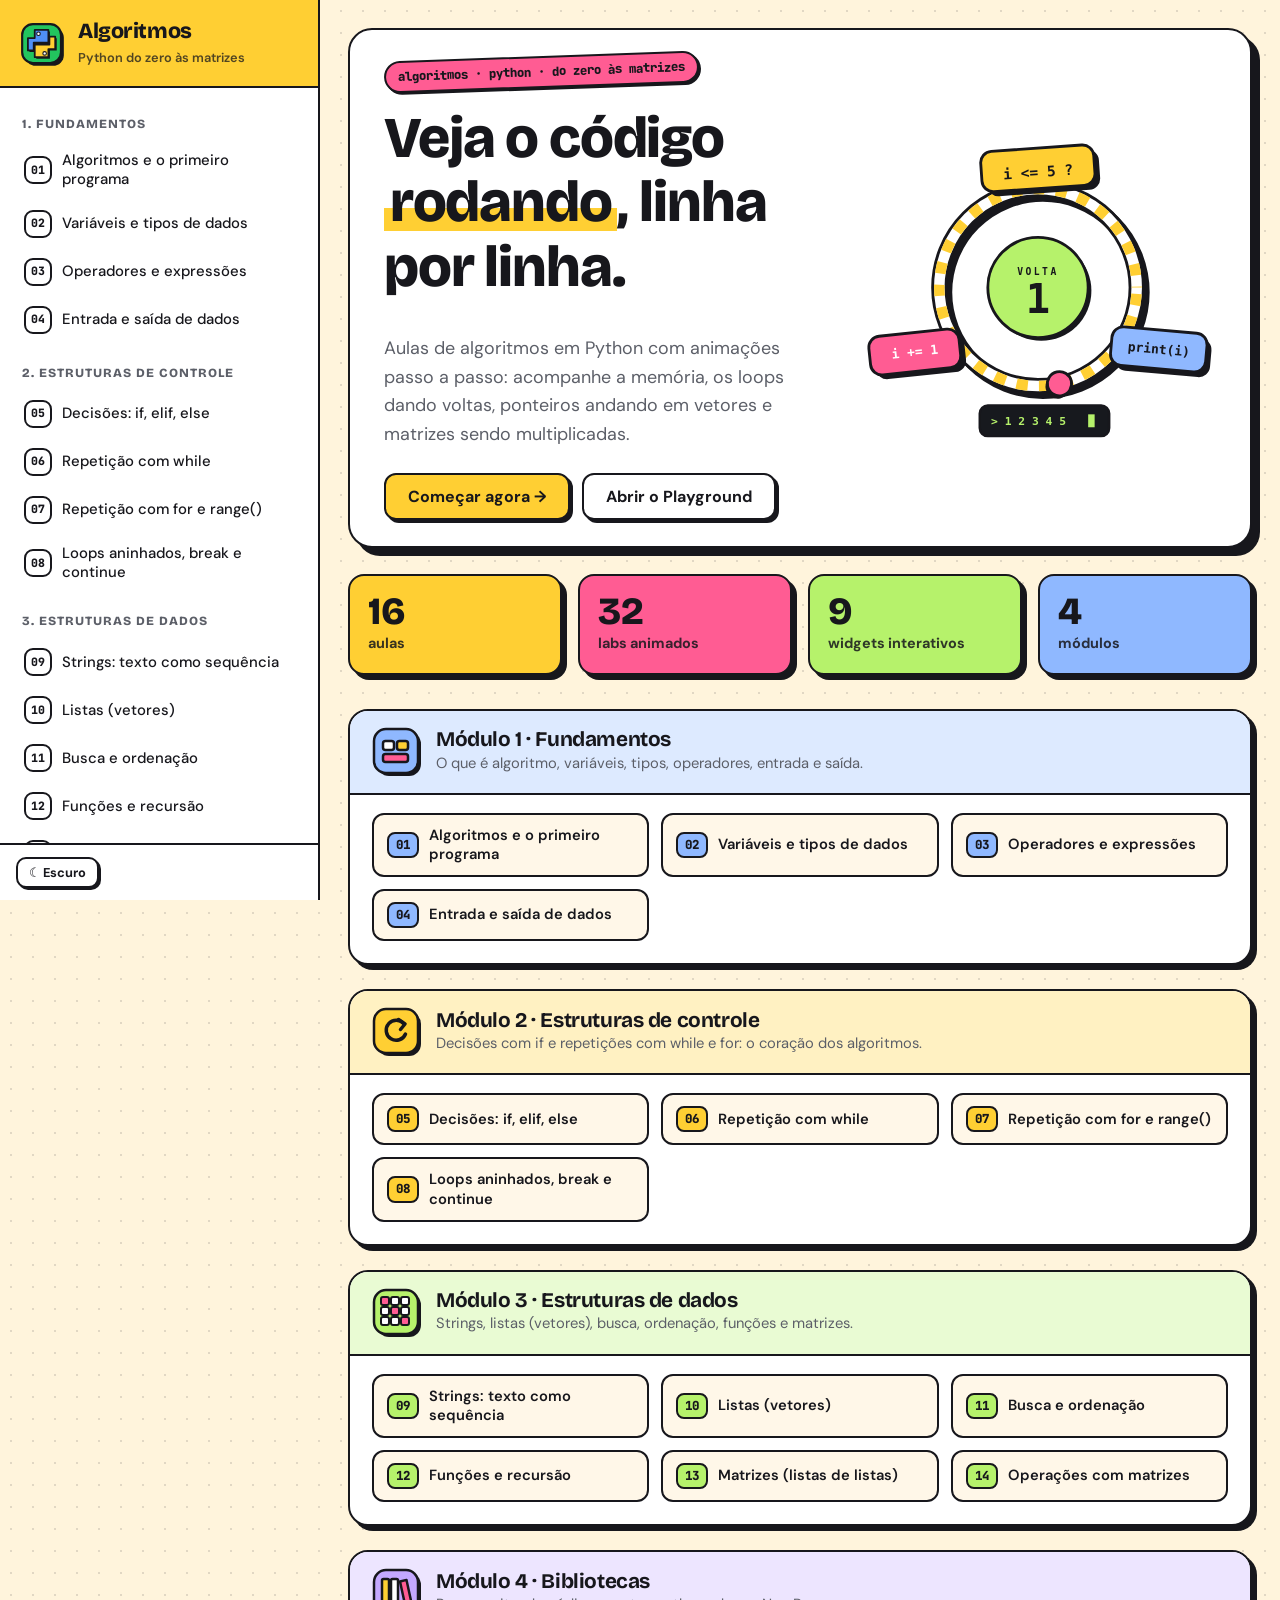
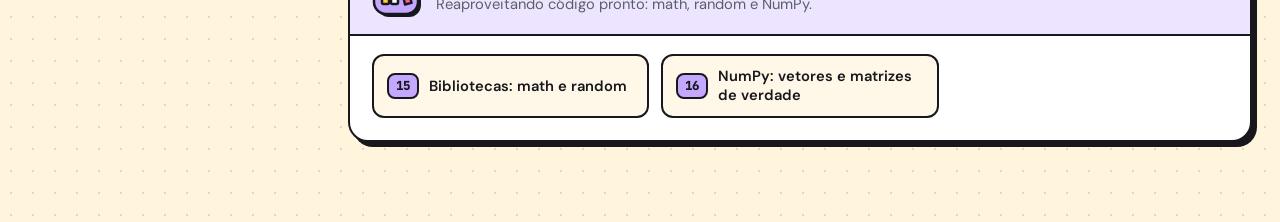
==== commit 5992183c: "att" ====
--- a/index.html
+++ b/index.html
@@ -62,7 +62,7 @@
   <script src="js/widgets/reshape.js"></script>
 
   <!-- aulas (para adicionar uma aula: crie o arquivo e inclua aqui) -->
-  <script src="js/lessons/_modules.js"></script>
+  <script src="js/lessons/00-modulos.js"></script>
   <script src="js/lessons/01-introducao.js"></script>
   <script src="js/lessons/02-variaveis.js"></script>
   <script src="js/lessons/03-operadores.js"></script>
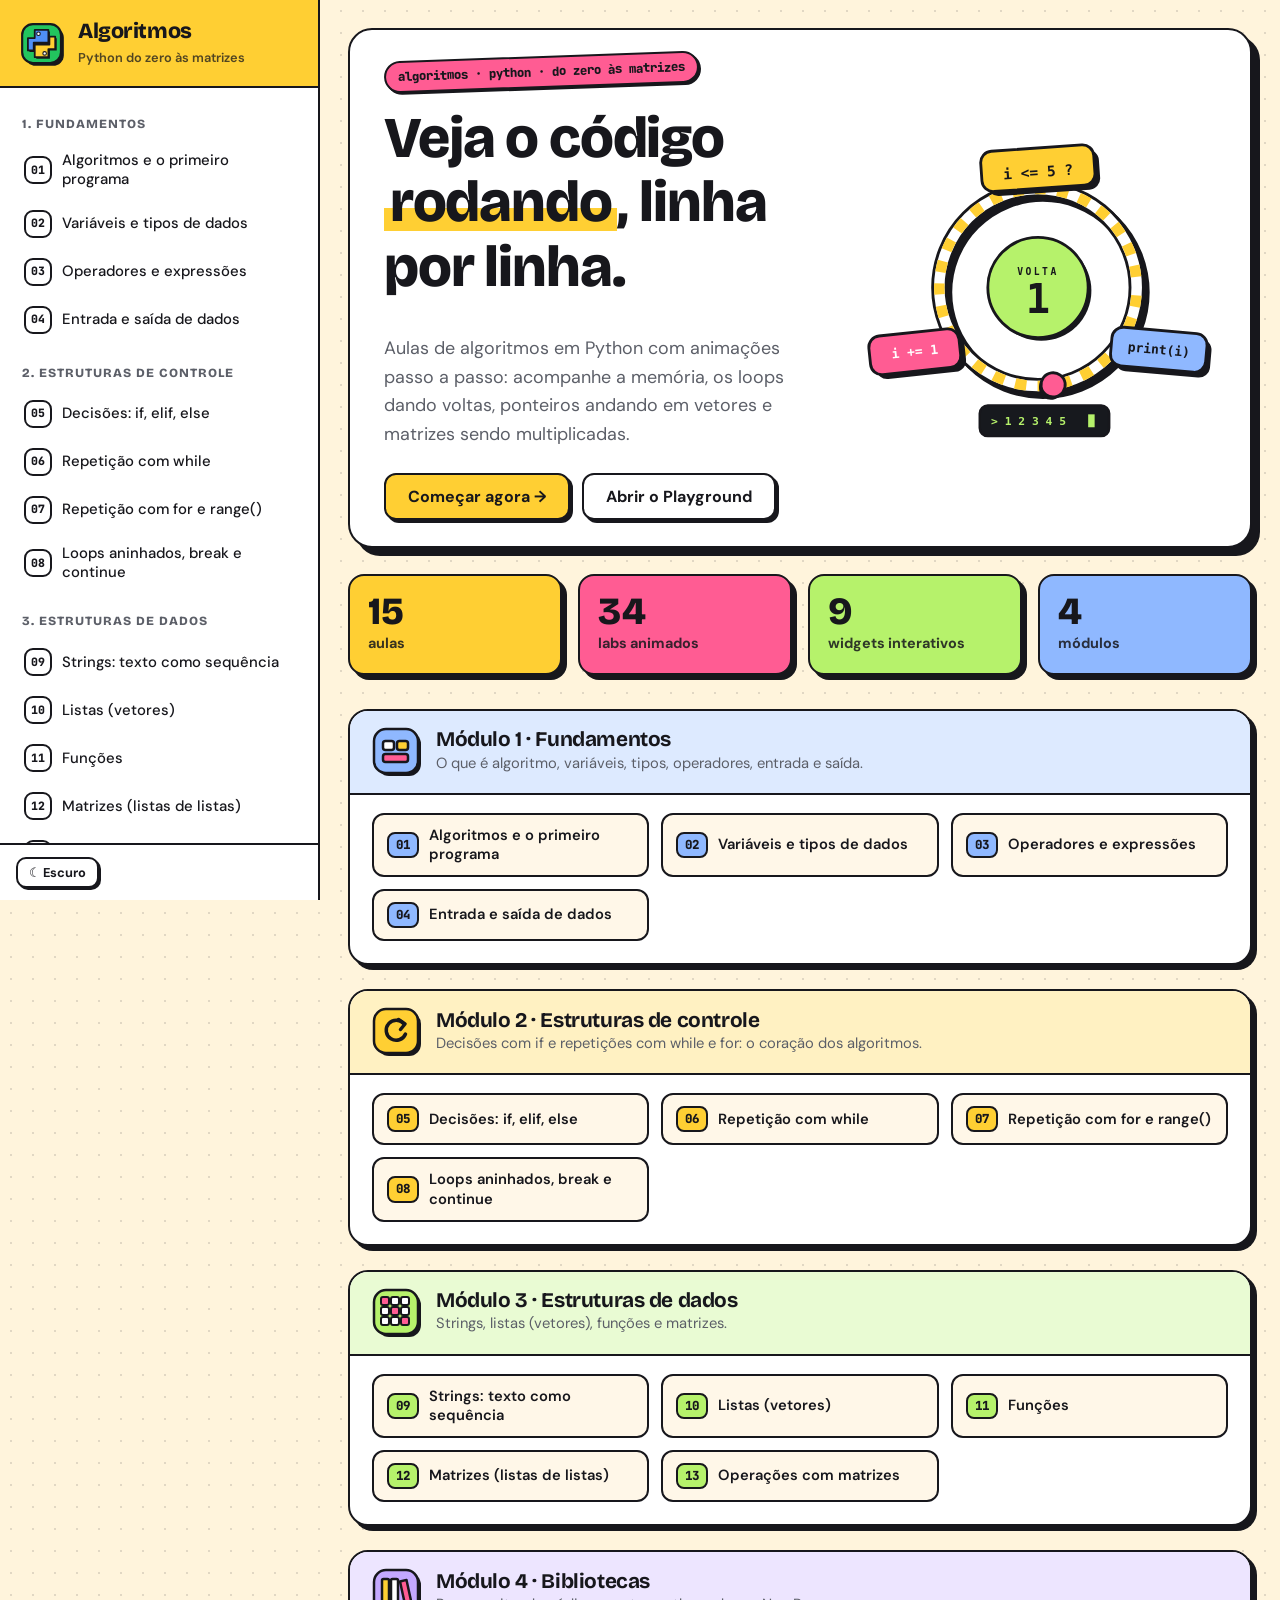
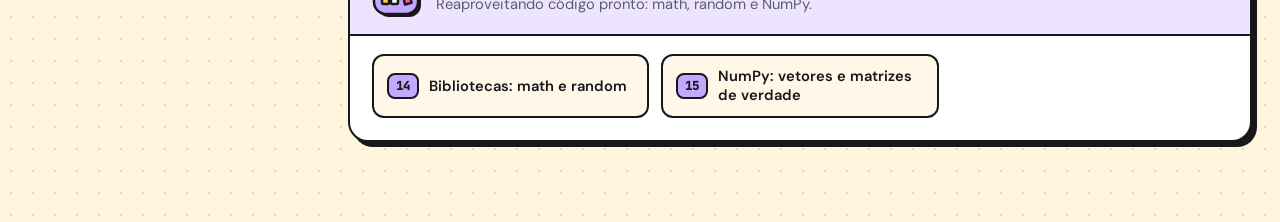
==== commit 171a8ea1: "att" ====
--- a/index.html
+++ b/index.html
@@ -73,12 +73,11 @@
   <script src="js/lessons/08-loops-aninhados.js"></script>
   <script src="js/lessons/09-strings.js"></script>
   <script src="js/lessons/10-listas.js"></script>
-  <script src="js/lessons/11-busca-ordenacao.js"></script>
-  <script src="js/lessons/12-funcoes.js"></script>
-  <script src="js/lessons/13-matrizes.js"></script>
-  <script src="js/lessons/14-operacoes-matrizes.js"></script>
-  <script src="js/lessons/15-math-random.js"></script>
-  <script src="js/lessons/16-numpy.js"></script>
+  <script src="js/lessons/11-funcoes.js"></script>
+  <script src="js/lessons/12-matrizes.js"></script>
+  <script src="js/lessons/13-operacoes-matrizes.js"></script>
+  <script src="js/lessons/14-math-random.js"></script>
+  <script src="js/lessons/15-numpy.js"></script>
 
   <!-- app -->
   <script src="js/playground.js"></script>
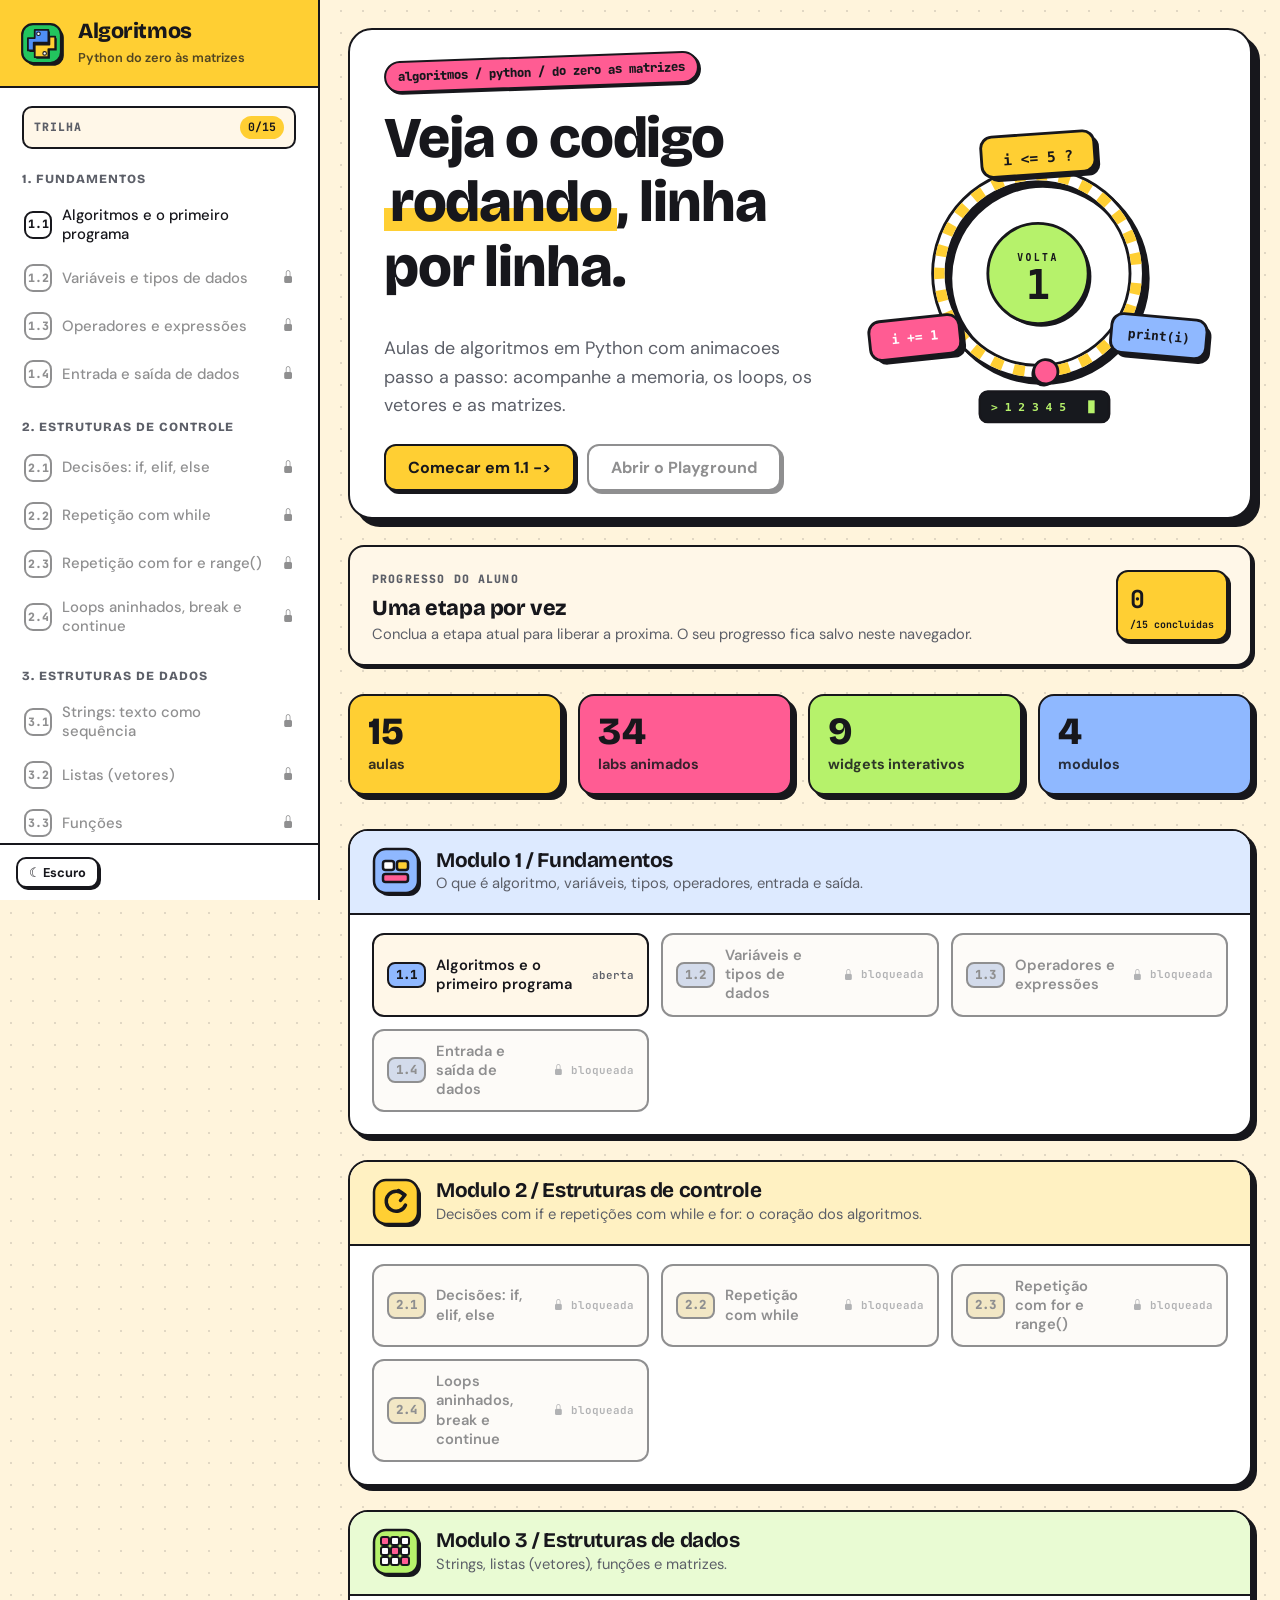
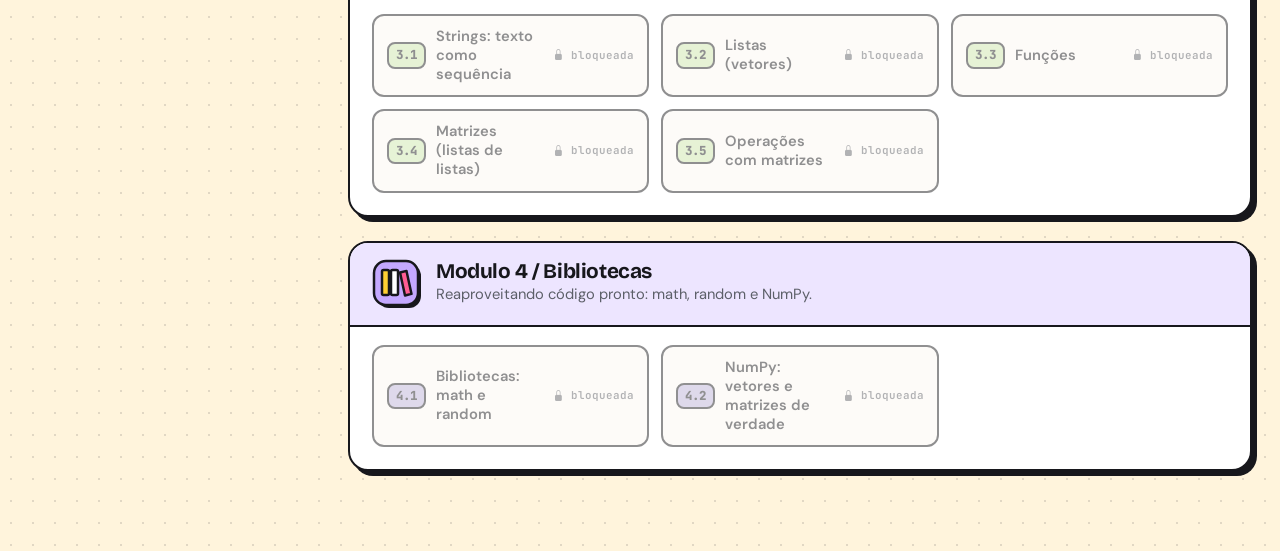
==== commit 63814826: "feat: adiciona rastreamento de progresso sequencial, checkpoints e quizzes para conclusão e desbloqu" ====
--- a/index.html
+++ b/index.html
@@ -10,6 +10,7 @@
   <link rel="preconnect" href="https://fonts.googleapis.com">
   <link rel="preconnect" href="https://fonts.gstatic.com" crossorigin>
   <link href="https://fonts.googleapis.com/css2?family=Bricolage+Grotesque:opsz,wght@12..96,600;12..96,700;12..96,800&family=DM+Sans:opsz,wght@9..40,400;9..40,500;9..40,600;9..40,700&family=JetBrains+Mono:wght@400;600;700;800&display=swap" rel="stylesheet">
+  <link rel="stylesheet" href="https://cdn.jsdelivr.net/npm/bootstrap-icons@1.13.2/font/bootstrap-icons.min.css">
 
   <!-- estilos -->
   <link rel="stylesheet" href="css/base.css">
--- a/css/components.css
+++ b/css/components.css
@@ -1,6 +1,8 @@
 /* =========================================================
    COMPONENTES — botões, cards, callouts, código, quiz, widgets
    ========================================================= */
+
+@import url("https://cdn.jsdelivr.net/npm/bootstrap-icons@1.13.2/font/bootstrap-icons.min.css");
 
 /* ---------- Botões (afundam ao clicar) ---------- */
 .btn {
@@ -20,18 +22,70 @@
   transition: transform .1s, box-shadow .1s, background .15s;
   white-space: nowrap;
 }
-.btn:hover { background: var(--panel3); text-decoration: none; transform: translate(-1px, -1px); box-shadow: 4px 4px 0 var(--hard); }
-.btn:active { transform: translate(3px, 3px); box-shadow: 0 0 0 var(--hard); }
-.btn.primary { background: var(--acc); color: var(--acc-ink); }
-.btn.primary:hover { background: #ffd95c; }
-.btn.blue { background: var(--acc2); color: #fff; }
-.btn.ghost { background: transparent; box-shadow: none; border-color: transparent; }
-.btn.ghost:hover { border-color: var(--ink); box-shadow: var(--shadow-s); }
-.btn.sm { padding: 6px 11px; font-size: .8rem; border-radius: 10px; border-width: 2px; box-shadow: 2px 2px 0 var(--hard); }
-.btn.sm:hover { box-shadow: 3px 3px 0 var(--hard); }
-.btn.sm:active { box-shadow: 0 0 0 var(--hard); transform: translate(2px, 2px); }
-.btn.icon { width: 40px; padding: 9px 0; }
-.btn[disabled] { opacity: .45; cursor: not-allowed; }
+
+.btn:hover {
+  background: var(--panel3);
+  text-decoration: none;
+  transform: translate(-1px, -1px);
+  box-shadow: 4px 4px 0 var(--hard);
+}
+
+.btn:active {
+  transform: translate(3px, 3px);
+  box-shadow: 0 0 0 var(--hard);
+}
+
+.btn.primary {
+  background: var(--acc);
+  color: var(--acc-ink);
+}
+
+.btn.primary:hover {
+  background: #ffd95c;
+}
+
+.btn.blue {
+  background: var(--acc2);
+  color: #fff;
+}
+
+.btn.ghost {
+  background: transparent;
+  box-shadow: none;
+  border-color: transparent;
+}
+
+.btn.ghost:hover {
+  border-color: var(--ink);
+  box-shadow: var(--shadow-s);
+}
+
+.btn.sm {
+  padding: 6px 11px;
+  font-size: .8rem;
+  border-radius: 10px;
+  border-width: 2px;
+  box-shadow: 2px 2px 0 var(--hard);
+}
+
+.btn.sm:hover {
+  box-shadow: 3px 3px 0 var(--hard);
+}
+
+.btn.sm:active {
+  box-shadow: 0 0 0 var(--hard);
+  transform: translate(2px, 2px);
+}
+
+.btn.icon {
+  width: 40px;
+  padding: 9px 0;
+}
+
+.btn[disabled] {
+  opacity: .45;
+  cursor: not-allowed;
+}
 
 /* ---------- Home ---------- */
 .hero {
@@ -46,6 +100,7 @@
   border-radius: 24px;
   box-shadow: 8px 8px 0 var(--hard);
 }
+
 .hero .eyebrow {
   display: inline-block;
   font-family: var(--mono);
@@ -60,15 +115,39 @@
   margin-bottom: 18px;
   transform: rotate(-2deg);
 }
-.hero h1 { font-size: clamp(2.2rem, 5vw, 3.6rem); }
+
+.hero h1 {
+  font-size: clamp(2.2rem, 5vw, 3.6rem);
+}
+
 .hero h1 span {
   background: linear-gradient(transparent 58%, var(--acc) 58%, var(--acc) 92%, transparent 92%);
   padding: 0 .1em;
 }
-.hero p { color: var(--muted); font-size: 1.12rem; max-width: 580px; }
-.hero .actions { display: flex; gap: 12px; flex-wrap: wrap; margin-top: 24px; }
-.hero .actions .btn { padding: 12px 22px; font-size: 1rem; }
-.hero img { width: 100%; max-width: 440px; justify-self: center; }
+
+.hero p {
+  color: var(--muted);
+  font-size: 1.12rem;
+  max-width: 580px;
+}
+
+.hero .actions {
+  display: flex;
+  gap: 12px;
+  flex-wrap: wrap;
+  margin-top: 24px;
+}
+
+.hero .actions .btn {
+  padding: 12px 22px;
+  font-size: 1rem;
+}
+
+.hero img {
+  width: 100%;
+  max-width: 440px;
+  justify-self: center;
+}
 
 .stats {
   display: grid;
@@ -76,6 +155,7 @@
   gap: 16px;
   margin: 0 0 34px;
 }
+
 .stat {
   border: var(--bw) solid var(--ink);
   border-radius: var(--radius);
@@ -85,15 +165,46 @@
   color: var(--acc-ink);
   transition: transform .2s;
 }
-.stat:nth-child(1) { --sc: var(--acc); }
-.stat:nth-child(2) { --sc: var(--pink); }
-.stat:nth-child(3) { --sc: var(--lime); }
-.stat:nth-child(4) { --sc: #8fb8ff; }
-.stat:hover { transform: rotate(-1.5deg) translateY(-3px); }
-.stat b { display: block; font-family: var(--display); font-size: 2.4rem; font-weight: 800; line-height: 1; }
-.stat span { font-size: .9rem; font-weight: 700; opacity: .85; }
-
-.modules { display: grid; gap: 24px; }
+
+.stat:nth-child(1) {
+  --sc: var(--acc);
+}
+
+.stat:nth-child(2) {
+  --sc: var(--pink);
+}
+
+.stat:nth-child(3) {
+  --sc: var(--lime);
+}
+
+.stat:nth-child(4) {
+  --sc: #8fb8ff;
+}
+
+.stat:hover {
+  transform: rotate(-1.5deg) translateY(-3px);
+}
+
+.stat b {
+  display: block;
+  font-family: var(--display);
+  font-size: 2.4rem;
+  font-weight: 800;
+  line-height: 1;
+}
+
+.stat span {
+  font-size: .9rem;
+  font-weight: 700;
+  opacity: .85;
+}
+
+.modules {
+  display: grid;
+  gap: 24px;
+}
+
 .module-card {
   background: var(--panel);
   border: var(--bw) solid var(--ink);
@@ -101,6 +212,7 @@
   box-shadow: var(--shadow);
   overflow: hidden;
 }
+
 .module-card header {
   display: flex;
   align-items: center;
@@ -109,10 +221,30 @@
   background: color-mix(in srgb, var(--mc, var(--acc)) 30%, var(--panel));
   border-bottom: var(--bw) solid var(--ink);
 }
-.module-card header img { width: 50px; height: 50px; }
-.module-card h3 { margin: 0; font-size: 1.3rem; }
-.module-card header p { margin: 0; color: var(--muted); font-size: .92rem; }
-.lesson-grid { display: grid; grid-template-columns: repeat(auto-fill, minmax(230px, 1fr)); gap: 12px; padding: 18px 22px 22px; }
+
+.module-card header img {
+  width: 50px;
+  height: 50px;
+}
+
+.module-card h3 {
+  margin: 0;
+  font-size: 1.3rem;
+}
+
+.module-card header p {
+  margin: 0;
+  color: var(--muted);
+  font-size: .92rem;
+}
+
+.lesson-grid {
+  display: grid;
+  grid-template-columns: repeat(auto-fill, minmax(230px, 1fr));
+  gap: 12px;
+  padding: 18px 22px 22px;
+}
+
 .lesson-chip {
   display: flex;
   gap: 10px;
@@ -127,7 +259,14 @@
   line-height: 1.3;
   transition: transform .15s, box-shadow .15s, background .15s;
 }
-.lesson-chip:hover { transform: translate(-2px, -2px); box-shadow: 4px 4px 0 var(--hard); background: var(--panel); text-decoration: none; }
+
+.lesson-chip:hover {
+  transform: translate(-2px, -2px);
+  box-shadow: 4px 4px 0 var(--hard);
+  background: var(--panel);
+  text-decoration: none;
+}
+
 .lesson-chip .num {
   flex: none;
   font-family: var(--mono);
@@ -146,7 +285,15 @@
   margin-bottom: 26px;
   border-bottom: var(--bw) dashed var(--ink);
 }
-.crumb { font-size: .82rem; color: var(--muted); font-family: var(--mono); font-weight: 600; margin-bottom: 12px; }
+
+.crumb {
+  font-size: .82rem;
+  color: var(--muted);
+  font-family: var(--mono);
+  font-weight: 600;
+  margin-bottom: 12px;
+}
+
 .crumb b {
   color: var(--acc-ink);
   background: var(--acc);
@@ -155,8 +302,23 @@
   padding: 1px 7px;
   margin-left: 4px;
 }
-.lesson-head .meta { display: flex; gap: 16px; flex-wrap: wrap; color: var(--muted); font-size: .9rem; font-weight: 600; }
-.goal-chips { display: flex; flex-wrap: wrap; gap: 10px; margin-top: 18px; }
+
+.lesson-head .meta {
+  display: flex;
+  gap: 16px;
+  flex-wrap: wrap;
+  color: var(--muted);
+  font-size: .9rem;
+  font-weight: 600;
+}
+
+.goal-chips {
+  display: flex;
+  flex-wrap: wrap;
+  gap: 10px;
+  margin-top: 18px;
+}
+
 .goal-chips span {
   font-family: var(--mono);
   font-size: .82rem;
@@ -167,12 +329,31 @@
   box-shadow: 2px 2px 0 var(--hard);
   color: var(--acc-ink);
 }
-.goal-chips span:nth-child(4n+1) { background: var(--acc); transform: rotate(-1.5deg); }
-.goal-chips span:nth-child(4n+2) { background: var(--lime); transform: rotate(1deg); }
-.goal-chips span:nth-child(4n+3) { background: #8fb8ff; transform: rotate(-.5deg); }
-.goal-chips span:nth-child(4n+4) { background: #ffb3cd; transform: rotate(1.5deg); }
-
-.section { margin-bottom: 18px; font-size: 1.05rem; }
+
+.goal-chips span:nth-child(4n+1) {
+  background: var(--acc);
+  transform: rotate(-1.5deg);
+}
+
+.goal-chips span:nth-child(4n+2) {
+  background: var(--lime);
+  transform: rotate(1deg);
+}
+
+.goal-chips span:nth-child(4n+3) {
+  background: #8fb8ff;
+  transform: rotate(-.5deg);
+}
+
+.goal-chips span:nth-child(4n+4) {
+  background: #ffb3cd;
+  transform: rotate(1.5deg);
+}
+
+.section {
+  margin-bottom: 18px;
+  font-size: 1.05rem;
+}
 
 /* ---------- Callouts ---------- */
 .callout {
@@ -187,7 +368,11 @@
   font-size: .98rem;
   color: var(--acc-ink);
 }
-.callout p:last-child { margin: 0; }
+
+.callout p:last-child {
+  margin: 0;
+}
+
 .callout .ci {
   flex: none;
   font-weight: 800;
@@ -199,10 +384,22 @@
   color: #fff;
   transform: rotate(-3deg);
 }
-.callout.tip  { background: #cfe1ff; }
-.callout.warn { background: #ffd0dc; }
-.callout.calc { background: #e4d8ff; }
-.callout :not(pre) > code { color: #ffd866; }
+
+.callout.tip {
+  background: #cfe1ff;
+}
+
+.callout.warn {
+  background: #ffd0dc;
+}
+
+.callout.calc {
+  background: #e4d8ff;
+}
+
+.callout :not(pre)>code {
+  color: #ffd866;
+}
 
 /* ---------- Bloco de código (sempre escuro) ---------- */
 .codeblock {
@@ -214,6 +411,7 @@
   margin: 18px 0 22px;
   overflow: hidden;
 }
+
 .codeblock .cb-head {
   display: flex;
   align-items: center;
@@ -226,20 +424,38 @@
   font-family: var(--mono);
   gap: 8px;
 }
+
 .codeblock .cb-head::before {
   content: "";
   width: 46px;
   height: 12px;
   flex: none;
   background:
-    radial-gradient(circle 5px at 6px 6px, #ff5f57 98%, transparent) ,
+    radial-gradient(circle 5px at 6px 6px, #ff5f57 98%, transparent),
     radial-gradient(circle 5px at 23px 6px, #febc2e 98%, transparent),
     radial-gradient(circle 5px at 40px 6px, #28c840 98%, transparent);
 }
-.codeblock .cb-head > span { margin-right: auto; }
-.codeblock .cb-head .acts { display: flex; gap: 6px; }
-.codeblock .cb-head .btn { background: var(--code-bg); color: var(--code-text); border-color: var(--code-line); box-shadow: none; }
-.codeblock .cb-head .btn:hover { border-color: var(--acc); }
+
+.codeblock .cb-head>span {
+  margin-right: auto;
+}
+
+.codeblock .cb-head .acts {
+  display: flex;
+  gap: 6px;
+}
+
+.codeblock .cb-head .btn {
+  background: var(--code-bg);
+  color: var(--code-text);
+  border-color: var(--code-line);
+  box-shadow: none;
+}
+
+.codeblock .cb-head .btn:hover {
+  border-color: var(--acc);
+}
+
 .codeblock pre {
   margin: 0;
   padding: 14px 0;
@@ -247,7 +463,13 @@
   font-size: .9rem;
   line-height: 1.65;
 }
-.codeblock pre .ln { padding: 0 18px 0 0; display: block; white-space: pre; }
+
+.codeblock pre .ln {
+  padding: 0 18px 0 0;
+  display: block;
+  white-space: pre;
+}
+
 .codeblock pre .ln::before {
   content: attr(data-n);
   display: inline-block;
@@ -257,6 +479,7 @@
   color: var(--code-faint);
   user-select: none;
 }
+
 .codeblock .cb-out {
   border-top: 2px dashed var(--code-line);
   padding: 10px 18px;
@@ -265,20 +488,52 @@
   white-space: pre-wrap;
   color: var(--lime);
 }
-.codeblock .cb-out::before { content: "saída ▸ "; color: var(--code-faint); }
+
+.codeblock .cb-out::before {
+  content: "saída ▸ ";
+  color: var(--code-faint);
+}
 
 /* syntax */
-.k  { color: var(--sx-kw); font-weight: 700; }
-.s  { color: var(--sx-str); }
-.n  { color: var(--sx-num); }
-.c  { color: var(--sx-com); font-style: italic; }
-.f  { color: var(--sx-fn); }
-.b  { color: var(--sx-bi); }
-.o  { color: var(--sx-op); }
+.k {
+  color: var(--sx-kw);
+  font-weight: 700;
+}
+
+.s {
+  color: var(--sx-str);
+}
+
+.n {
+  color: var(--sx-num);
+}
+
+.c {
+  color: var(--sx-com);
+  font-style: italic;
+}
+
+.f {
+  color: var(--sx-fn);
+}
+
+.b {
+  color: var(--sx-bi);
+}
+
+.o {
+  color: var(--sx-op);
+}
 
 /* ---------- Comparação lado a lado ---------- */
-.compare { display: grid; grid-template-columns: 1fr 1fr; gap: 18px; margin: 18px 0; }
-.compare > div {
+.compare {
+  display: grid;
+  grid-template-columns: 1fr 1fr;
+  gap: 18px;
+  margin: 18px 0;
+}
+
+.compare>div {
   background: var(--code-bg);
   color: var(--code-text);
   border: var(--bw) solid var(--ink);
@@ -286,11 +541,30 @@
   box-shadow: var(--shadow-s);
   padding: 12px 16px;
 }
-.compare h5 { margin: 0 0 8px; color: var(--acc); font-family: var(--mono); font-size: .76rem; text-transform: uppercase; letter-spacing: .08em; }
-.compare pre { margin: 0; font-size: .88rem; white-space: pre-wrap; }
+
+.compare h5 {
+  margin: 0 0 8px;
+  color: var(--acc);
+  font-family: var(--mono);
+  font-size: .76rem;
+  text-transform: uppercase;
+  letter-spacing: .08em;
+}
+
+.compare pre {
+  margin: 0;
+  font-size: .88rem;
+  white-space: pre-wrap;
+}
 
 /* ---------- Cards de tipo ---------- */
-.type-cards { display: grid; grid-template-columns: repeat(auto-fit, minmax(170px, 1fr)); gap: 16px; margin: 16px 0 20px; }
+.type-cards {
+  display: grid;
+  grid-template-columns: repeat(auto-fit, minmax(170px, 1fr));
+  gap: 16px;
+  margin: 16px 0 20px;
+}
+
 .type-card {
   background: var(--panel);
   border: var(--bw) solid var(--ink);
@@ -299,9 +573,23 @@
   padding: 12px 14px;
   transition: transform .2s;
 }
-.type-card:hover { transform: rotate(-1.5deg) translateY(-3px); }
-.type-card b { font-family: var(--display); font-size: 1.4rem; color: var(--tc); }
-.type-card p { margin: 2px 0 8px; font-size: .88rem; color: var(--muted); font-weight: 600; }
+
+.type-card:hover {
+  transform: rotate(-1.5deg) translateY(-3px);
+}
+
+.type-card b {
+  font-family: var(--display);
+  font-size: 1.4rem;
+  color: var(--tc);
+}
+
+.type-card p {
+  margin: 2px 0 8px;
+  font-size: .88rem;
+  color: var(--muted);
+  font-weight: 600;
+}
 
 /* ---------- Widget ---------- */
 .widget {
@@ -312,6 +600,7 @@
   margin: 24px 0;
   overflow: hidden;
 }
+
 .widget-head {
   display: flex;
   align-items: center;
@@ -321,7 +610,12 @@
   background: #e4d8ff;
   color: var(--acc-ink);
 }
-:root[data-theme="dark"] .widget-head { background: #2a2e34; color: var(--text); }
+
+:root[data-theme="dark"] .widget-head {
+  background: #2a2e34;
+  color: var(--text);
+}
+
 .widget-head .tag {
   font-family: var(--mono);
   font-size: .7rem;
@@ -334,11 +628,37 @@
   letter-spacing: .06em;
   transform: rotate(-3deg);
 }
-.widget-head b { font-family: var(--display); font-size: 1.05rem; }
-.widget-body { padding: 18px; }
-.widget-row { display: flex; flex-wrap: wrap; gap: 14px; align-items: flex-end; margin-bottom: 14px; }
-.field { display: flex; flex-direction: column; gap: 4px; font-size: .8rem; font-weight: 700; color: var(--muted); min-width: 0; }
-.field input[type="text"], .field input[type="number"], .field select {
+
+.widget-head b {
+  font-family: var(--display);
+  font-size: 1.05rem;
+}
+
+.widget-body {
+  padding: 18px;
+}
+
+.widget-row {
+  display: flex;
+  flex-wrap: wrap;
+  gap: 14px;
+  align-items: flex-end;
+  margin-bottom: 14px;
+}
+
+.field {
+  display: flex;
+  flex-direction: column;
+  gap: 4px;
+  font-size: .8rem;
+  font-weight: 700;
+  color: var(--muted);
+  min-width: 0;
+}
+
+.field input[type="text"],
+.field input[type="number"],
+.field select {
   background: var(--panel2);
   border: 2px solid var(--ink);
   border-radius: 10px;
@@ -349,9 +669,23 @@
   min-width: 0;
   width: 100%;
 }
-.field input:focus, .field select:focus { outline: none; box-shadow: 3px 3px 0 var(--acc2); }
-.field input[type="range"] { width: 160px; accent-color: var(--pink); }
-.field output { font-family: var(--mono); color: var(--text); font-size: .9rem; }
+
+.field input:focus,
+.field select:focus {
+  outline: none;
+  box-shadow: 3px 3px 0 var(--acc2);
+}
+
+.field input[type="range"] {
+  width: 160px;
+  accent-color: var(--pink);
+}
+
+.field output {
+  font-family: var(--mono);
+  color: var(--text);
+  font-size: .9rem;
+}
 
 .pycall {
   font-family: var(--mono);
@@ -365,14 +699,41 @@
   overflow-x: auto;
   white-space: nowrap;
 }
-.result-line { font-family: var(--mono); font-size: .92rem; margin: 6px 0; overflow-wrap: anywhere; }
-.result-line .lbl { color: var(--muted); }
-.pycall .muted, .codeblock .muted { color: var(--code-faint); }
+
+.result-line {
+  font-family: var(--mono);
+  font-size: .92rem;
+  margin: 6px 0;
+  overflow-wrap: anywhere;
+}
+
+.result-line .lbl {
+  color: var(--muted);
+}
+
+.pycall .muted,
+.codeblock .muted {
+  color: var(--code-faint);
+}
 
 /* ---------- Quiz ---------- */
-.quiz { margin-top: 44px; }
-.quiz-head { display: flex; align-items: center; justify-content: space-between; gap: 10px; flex-wrap: wrap; margin-bottom: 8px; }
-.quiz-head h2::after { content: " 🧠"; }
+.quiz {
+  margin-top: 44px;
+}
+
+.quiz-head {
+  display: flex;
+  align-items: center;
+  justify-content: space-between;
+  gap: 10px;
+  flex-wrap: wrap;
+  margin-bottom: 8px;
+}
+
+.quiz-head h2::after {
+  content: " 🧠";
+}
+
 .quiz-score {
   font-family: var(--mono);
   font-weight: 800;
@@ -383,6 +744,7 @@
   border-radius: 99px;
   padding: 4px 12px;
 }
+
 .q {
   background: var(--panel);
   border: var(--bw) solid var(--ink);
@@ -391,11 +753,18 @@
   padding: 18px;
   margin: 16px 0;
 }
-.q .qt { font-weight: 600; font-size: 1.04rem; margin-bottom: 12px; }
+
+.q .qt {
+  font-weight: 600;
+  font-size: 1.04rem;
+  margin-bottom: 12px;
+}
+
 .q .qt .qn {
   display: inline-grid;
   place-items: center;
-  width: 28px; height: 28px;
+  width: 28px;
+  height: 28px;
   margin-right: 8px;
   border-radius: 8px;
   border: 2px solid var(--ink);
@@ -405,8 +774,18 @@
   font-size: .8rem;
   font-weight: 800;
 }
-.q .codeblock { margin: 8px 0 14px; box-shadow: var(--shadow-s); }
-.opts { display: grid; grid-template-columns: repeat(auto-fit, minmax(220px, 1fr)); gap: 10px; }
+
+.q .codeblock {
+  margin: 8px 0 14px;
+  box-shadow: var(--shadow-s);
+}
+
+.opts {
+  display: grid;
+  grid-template-columns: repeat(auto-fit, minmax(220px, 1fr));
+  gap: 10px;
+}
+
 .opt {
   text-align: left;
   background: var(--panel2);
@@ -418,10 +797,32 @@
   font-size: .9rem;
   transition: transform .1s, box-shadow .1s, background .15s;
 }
-.opt:hover:not([disabled]) { transform: translate(-2px, -2px); box-shadow: 3px 3px 0 var(--hard); background: var(--panel); }
-.opt[disabled] { cursor: default; }
-.opt.right { background: var(--lime); color: var(--acc-ink); box-shadow: 3px 3px 0 var(--hard); animation: pop .35s; }
-.opt.wrong { background: #ffc2cf; color: var(--acc-ink); opacity: .75; animation: shake .35s; text-decoration: line-through; }
+
+.opt:hover:not([disabled]) {
+  transform: translate(-2px, -2px);
+  box-shadow: 3px 3px 0 var(--hard);
+  background: var(--panel);
+}
+
+.opt[disabled] {
+  cursor: default;
+}
+
+.opt.right {
+  background: var(--lime);
+  color: var(--acc-ink);
+  box-shadow: 3px 3px 0 var(--hard);
+  animation: pop .35s;
+}
+
+.opt.wrong {
+  background: #ffc2cf;
+  color: var(--acc-ink);
+  opacity: .75;
+  animation: shake .35s;
+  text-decoration: line-through;
+}
+
 .q .explain {
   margin-top: 12px;
   font-size: .92rem;
@@ -441,6 +842,7 @@
   padding-top: 24px;
   border-top: var(--bw) dashed var(--ink);
 }
+
 .lesson-nav a:not(.btn) {
   display: block;
   background: var(--panel);
@@ -452,10 +854,32 @@
   font-size: .95rem;
   transition: transform .15s, box-shadow .15s;
 }
-.lesson-nav a:not(.btn):hover { transform: translate(-2px, -2px); box-shadow: 5px 5px 0 var(--hard); text-decoration: none; }
-.lesson-nav a small { display: block; color: var(--muted); font-size: .75rem; font-weight: 700; text-transform: uppercase; letter-spacing: .06em; }
-.lesson-nav .next { text-align: right; background: var(--acc) !important; color: var(--acc-ink) !important; }
-.lesson-nav .next small { color: var(--acc-ink); opacity: .7; }
+
+.lesson-nav a:not(.btn):hover {
+  transform: translate(-2px, -2px);
+  box-shadow: 5px 5px 0 var(--hard);
+  text-decoration: none;
+}
+
+.lesson-nav a small {
+  display: block;
+  color: var(--muted);
+  font-size: .75rem;
+  font-weight: 700;
+  text-transform: uppercase;
+  letter-spacing: .06em;
+}
+
+.lesson-nav .next {
+  text-align: right;
+  background: var(--acc) !important;
+  color: var(--acc-ink) !important;
+}
+
+.lesson-nav .next small {
+  color: var(--acc-ink);
+  opacity: .7;
+}
 
 /* ---------- Toast ---------- */
 .toast {
@@ -476,11 +900,21 @@
   z-index: 100;
   font-size: .92rem;
 }
-.toast.show { opacity: 1; transform: translateX(-50%); }
+
+.toast.show {
+  opacity: 1;
+  transform: translateX(-50%);
+}
 
 /* ---------- Playground ---------- */
-.pg { display: grid; grid-template-columns: 1fr 1fr; gap: 20px; }
-.pg-editor, .pg-output {
+.pg {
+  display: grid;
+  grid-template-columns: 1fr 1fr;
+  gap: 20px;
+}
+
+.pg-editor,
+.pg-output {
   background: var(--code-bg);
   color: var(--code-text);
   border: var(--bw) solid var(--ink);
@@ -491,6 +925,7 @@
   flex-direction: column;
   min-height: 460px;
 }
+
 .pg-bar {
   display: flex;
   align-items: center;
@@ -500,9 +935,27 @@
   border-bottom: 2px solid var(--code-line);
   flex-wrap: wrap;
 }
-.pg-bar .title { font-family: var(--mono); font-size: .8rem; color: var(--code-faint); margin-right: auto; }
-.pg-bar .btn:not(.primary) { background: var(--code-bg); color: var(--code-text); border-color: var(--code-line); box-shadow: none; }
-.pg-editor .wrap { position: relative; flex: 1; display: flex; }
+
+.pg-bar .title {
+  font-family: var(--mono);
+  font-size: .8rem;
+  color: var(--code-faint);
+  margin-right: auto;
+}
+
+.pg-bar .btn:not(.primary) {
+  background: var(--code-bg);
+  color: var(--code-text);
+  border-color: var(--code-line);
+  box-shadow: none;
+}
+
+.pg-editor .wrap {
+  position: relative;
+  flex: 1;
+  display: flex;
+}
+
 .pg-editor .gutter {
   padding: 14px 8px;
   text-align: right;
@@ -515,8 +968,16 @@
   white-space: pre;
   overflow: hidden;
 }
-.pg-editor .stack { position: relative; flex: 1; overflow: hidden; min-height: 400px; }
-.pg-editor textarea, .pg-editor .hl {
+
+.pg-editor .stack {
+  position: relative;
+  flex: 1;
+  overflow: hidden;
+  min-height: 400px;
+}
+
+.pg-editor textarea,
+.pg-editor .hl {
   margin: 0;
   border: 0;
   padding: 14px 14px 14px 4px;
@@ -528,7 +989,15 @@
   min-height: 100%;
   width: 100%;
 }
-.pg-editor .hl { position: absolute; inset: 0; pointer-events: none; overflow: visible; color: var(--code-text); }
+
+.pg-editor .hl {
+  position: absolute;
+  inset: 0;
+  pointer-events: none;
+  overflow: visible;
+  color: var(--code-text);
+}
+
 .pg-editor textarea {
   position: absolute;
   inset: 0;
@@ -540,7 +1009,12 @@
   height: 100%;
   overflow: auto;
 }
-.pg-editor textarea::selection { background: rgba(91, 155, 255, .4); color: transparent; }
+
+.pg-editor textarea::selection {
+  background: rgba(91, 155, 255, .4);
+  color: transparent;
+}
+
 .pg-output pre {
   flex: 1;
   margin: 0;
@@ -549,23 +1023,323 @@
   white-space: pre-wrap;
   overflow: auto;
 }
-.pg-output pre .err { color: #ff8fa6; }
-.pg-output pre .sys { color: var(--code-faint); }
-.pg-output img { background: #fff; border-radius: 8px; margin: 8px 0; max-width: 100%; }
-.pg-status { font-family: var(--mono); font-size: .78rem; color: var(--code-faint); }
-.pg-status.ready { color: var(--lime); }
+
+.pg-output pre .err {
+  color: #ff8fa6;
+}
+
+.pg-output pre .sys {
+  color: var(--code-faint);
+}
+
+.pg-output img {
+  background: #fff;
+  border-radius: 8px;
+  margin: 8px 0;
+  max-width: 100%;
+}
+
+.pg-status {
+  font-family: var(--mono);
+  font-size: .78rem;
+  color: var(--code-faint);
+}
+
+.pg-status.ready {
+  color: var(--lime);
+}
 
 /* widgets em 2 colunas viram 1 coluna no celular */
 @media (max-width: 700px) {
-  .mc-wrap, .mx-wrap, .tw-out { grid-template-columns: 1fr !important; }
+
+  .mc-wrap,
+  .mx-wrap,
+  .tw-out {
+    grid-template-columns: 1fr !important;
+  }
 }
 
 @media (max-width: 960px) {
-  .hero { grid-template-columns: 1fr; padding: 22px; }
-  .hero img { max-width: 300px; }
-  .stats { grid-template-columns: repeat(2, 1fr); }
-  .compare { grid-template-columns: 1fr; }
-  .pg { grid-template-columns: 1fr; }
-  .lesson-nav { grid-template-columns: 1fr 1fr; }
-  .lesson-nav .mid { grid-column: 1 / -1; order: -1; justify-self: center; }
-}
+  .hero {
+    grid-template-columns: 1fr;
+    padding: 22px;
+  }
+
+  .hero img {
+    max-width: 300px;
+  }
+
+  .stats {
+    grid-template-columns: repeat(2, 1fr);
+  }
+
+  .compare {
+    grid-template-columns: 1fr;
+  }
+
+  .pg {
+    grid-template-columns: 1fr;
+  }
+
+  .lesson-nav {
+    grid-template-columns: 1fr 1fr;
+  }
+
+  .lesson-nav .mid {
+    grid-column: 1 / -1;
+    order: -1;
+    justify-self: center;
+  }
+}
+
+/* ---------- trilha e checkpoints ---------- */
+.nav-progress {
+  display: flex;
+  align-items: center;
+  justify-content: space-between;
+  margin: 12px 10px 4px;
+  padding: 8px 10px;
+  border: 2px solid var(--ink);
+  border-radius: 10px;
+  background: var(--panel2);
+  font-family: var(--mono);
+  font-size: .72rem;
+  font-weight: 800;
+}
+
+.nav-progress span {
+  color: var(--muted);
+  letter-spacing: .08em;
+}
+
+.nav-progress b {
+  color: var(--acc-ink);
+  background: var(--acc);
+  border-radius: 99px;
+  padding: 2px 8px;
+}
+
+.nav-lesson .nav-title {
+  flex: 1;
+  min-width: 0;
+}
+
+.nav-state {
+  flex: none;
+  font-family: var(--mono);
+  font-size: .78rem;
+}
+
+.nav a.locked,
+.lesson-chip.locked,
+.btn.locked,
+.locked-nav {
+  opacity: .48;
+  cursor: not-allowed;
+  filter: grayscale(.55);
+}
+
+.nav a.locked:hover,
+.lesson-chip.locked:hover,
+.btn.locked:hover {
+  transform: none;
+  box-shadow: none;
+  background: var(--panel2);
+  text-decoration: none;
+}
+
+.nav a.completed,
+.lesson-chip.completed {
+  border-color: var(--ok);
+}
+
+.lesson-chip {
+  position: relative;
+}
+
+.lesson-chip .lesson-state {
+  margin-left: auto;
+  color: var(--muted);
+  font-family: var(--mono);
+  font-size: .68rem;
+  white-space: nowrap;
+}
+
+.progress-strip {
+  display: flex;
+  align-items: center;
+  justify-content: space-between;
+  gap: 18px;
+  margin: 0 0 28px;
+  padding: 18px 22px;
+  border: var(--bw) solid var(--ink);
+  border-radius: var(--radius);
+  background: var(--panel2);
+  box-shadow: var(--shadow-s);
+}
+
+.progress-strip h2 {
+  margin: 4px 0 3px;
+  font-size: 1.35rem;
+}
+
+.progress-strip p {
+  margin: 0;
+  color: var(--muted);
+  font-size: .92rem;
+}
+
+.progress-strip strong {
+  flex: none;
+  color: var(--acc-ink);
+  background: var(--acc);
+  border: 2px solid var(--ink);
+  border-radius: 12px;
+  padding: 8px 12px;
+  font-family: var(--mono);
+  font-size: 1.55rem;
+  box-shadow: 3px 3px 0 var(--hard);
+}
+
+.progress-strip strong small {
+  display: block;
+  font-size: .62rem;
+  line-height: 1.1;
+}
+
+.completion-kicker {
+  color: var(--muted);
+  font-family: var(--mono);
+  font-size: .72rem;
+  font-weight: 800;
+  letter-spacing: .1em;
+}
+
+.lesson-completion {
+  margin-top: 44px;
+  padding: 22px;
+  border: var(--bw) solid var(--ink);
+  border-radius: 18px;
+  background: color-mix(in srgb, var(--lime) 22%, var(--panel));
+  box-shadow: var(--shadow);
+}
+
+.completion-head {
+  display: flex;
+  align-items: flex-start;
+  justify-content: space-between;
+  gap: 16px;
+}
+
+.completion-head h2 {
+  margin: 4px 0 0;
+  font-size: 1.45rem;
+}
+
+.completion-check {
+  display: grid;
+  place-items: center;
+  flex: none;
+  width: 42px;
+  height: 42px;
+  border: 2px solid var(--ink);
+  border-radius: 50%;
+  background: var(--lime);
+  color: var(--acc-ink);
+  font-size: 1.6rem;
+  font-weight: 900;
+  box-shadow: 3px 3px 0 var(--hard);
+}
+
+.completion-copy {
+  color: var(--muted);
+  margin: 10px 0 14px;
+}
+
+.completion-input {
+  width: 100%;
+  min-height: 130px;
+  resize: vertical;
+  padding: 12px 14px;
+  border: 2px solid var(--ink);
+  border-radius: 12px;
+  background: var(--panel);
+  color: var(--text);
+  line-height: 1.5;
+}
+
+.completion-input:focus {
+  outline: 3px solid color-mix(in srgb, var(--acc) 60%, transparent);
+  outline-offset: 2px;
+}
+
+.completion-input:disabled {
+  opacity: .75;
+}
+
+.completion-foot {
+  display: flex;
+  align-items: center;
+  justify-content: space-between;
+  gap: 12px;
+  margin-top: 14px;
+  flex-wrap: wrap;
+}
+
+.completion-status {
+  min-height: 1.3em;
+  font-size: .87rem;
+  font-weight: 700;
+}
+
+.completion-status.pending {
+  color: var(--muted);
+}
+
+.completion-status.ready {
+  color: var(--acc-ink);
+}
+
+.completion-status.ok {
+  color: var(--ok);
+}
+
+.completion-status.error {
+  color: #b3264b;
+}
+
+.lesson-nav .locked-nav {
+  display: block;
+  padding: 12px 16px;
+  border: var(--bw) dashed var(--ink);
+  border-radius: var(--radius);
+  color: var(--muted);
+  font-size: .95rem;
+  text-align: right;
+}
+
+.lesson-nav .locked-nav small {
+  display: block;
+  font-size: .75rem;
+  font-weight: 700;
+  text-transform: uppercase;
+  letter-spacing: .06em;
+}
+
+@media (max-width: 700px) {
+  .progress-strip {
+    align-items: flex-start;
+  }
+
+  .lesson-chip .lesson-state {
+    display: none;
+  }
+
+  .completion-foot {
+    align-items: stretch;
+  }
+
+  .completion-submit {
+    width: 100%;
+  }
+}
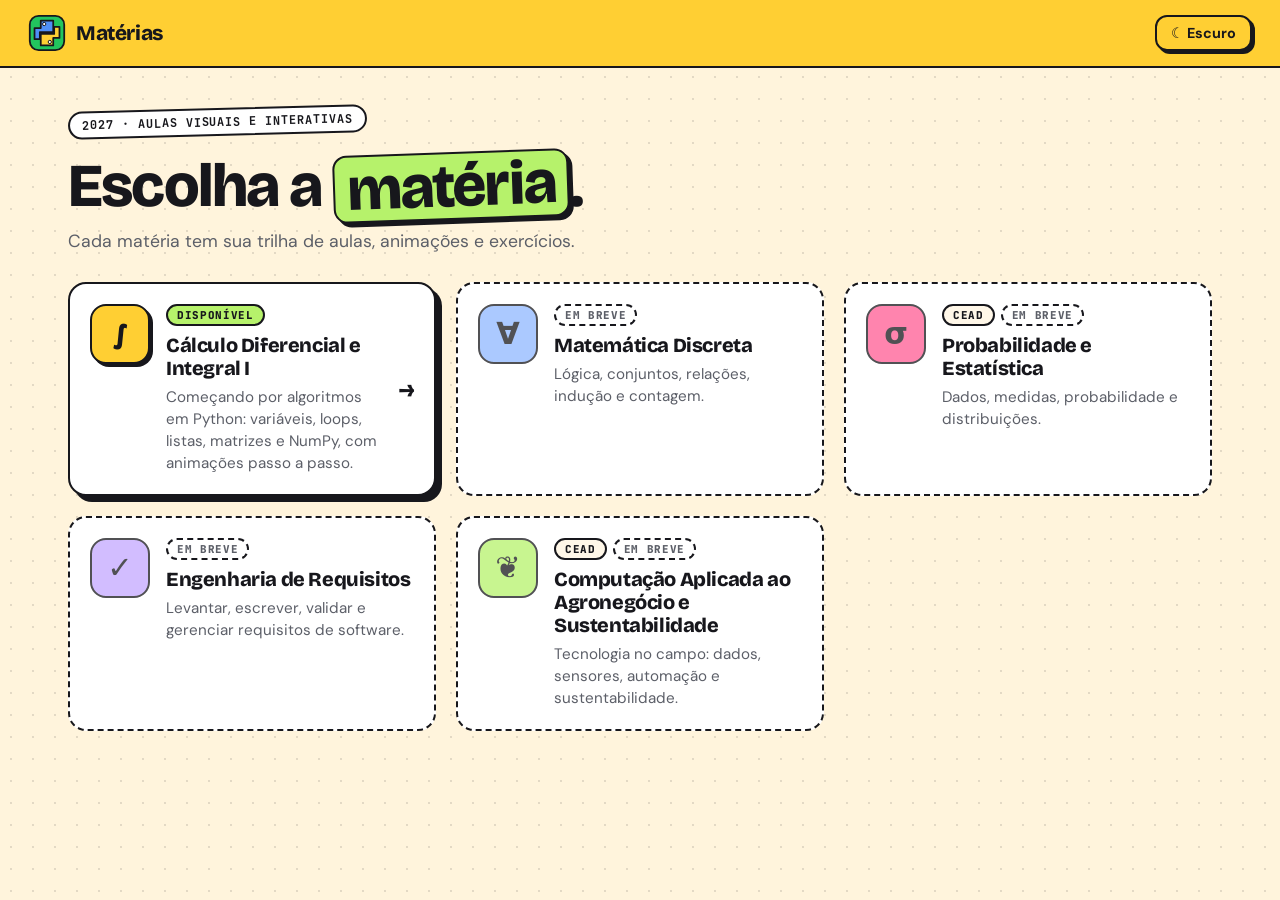
==== commit 24b1db3a: "att" ====
--- a/index.html
+++ b/index.html
@@ -3,85 +3,36 @@
 <head>
   <meta charset="utf-8">
   <meta name="viewport" content="width=device-width, initial-scale=1">
-  <title>Algoritmos em Python</title>
-  <meta name="description" content="Aulas de algoritmos em Python com animações passo a passo: variáveis, condicionais, loops, listas, matrizes e bibliotecas.">
+  <title>Matérias 2027</title>
+  <meta name="description" content="Escolha a matéria: aulas visuais e interativas.">
   <link rel="icon" type="image/svg+xml" href="img/favicon.svg">
 
   <link rel="preconnect" href="https://fonts.googleapis.com">
   <link rel="preconnect" href="https://fonts.gstatic.com" crossorigin>
   <link href="https://fonts.googleapis.com/css2?family=Bricolage+Grotesque:opsz,wght@12..96,600;12..96,700;12..96,800&family=DM+Sans:opsz,wght@9..40,400;9..40,500;9..40,600;9..40,700&family=JetBrains+Mono:wght@400;600;700;800&display=swap" rel="stylesheet">
-  <link rel="stylesheet" href="https://cdn.jsdelivr.net/npm/bootstrap-icons@1.13.2/font/bootstrap-icons.min.css">
 
-  <!-- estilos -->
-  <link rel="stylesheet" href="css/base.css">
-  <link rel="stylesheet" href="css/layout.css">
-  <link rel="stylesheet" href="css/components.css">
-  <link rel="stylesheet" href="css/lab.css">
+  <link rel="stylesheet" href="css/hub.css">
 </head>
 <body>
-  <div class="app">
-    <!-- ============ SIDEBAR ============ -->
-    <aside class="sidebar" aria-label="Aulas">
-      <a class="brand" href="#/">
-        <img src="img/logo.svg" alt="">
-        <div><b>Algoritmos</b><small>Python do zero às matrizes</small></div>
-      </a>
-      <nav class="nav" id="nav"></nav>
-      <div class="sidebar-foot">
-        <button class="btn sm" id="themeBtn">☾ Escuro</button>
-      </div>
-    </aside>
-    <div class="scrim" id="scrim"></div>
+  <header class="hub-top">
+    <div class="hub-brand">
+      <img src="img/favicon.svg" alt="">
+      <b>Matérias</b>
+    </div>
+    <button class="btn sm" id="themeBtn">☾ Escuro</button>
+  </header>
 
-    <!-- ============ CONTEÚDO ============ -->
-    <div class="main">
-      <header class="topbar">
-        <button class="btn icon" id="menuBtn" aria-label="Abrir menu">☰</button>
-        <img src="img/logo.svg" alt="">
-        <b>Algoritmos em Python</b>
-      </header>
-      <main id="view" class="content"></main>
-    </div>
-  </div>
-  <div class="toast" id="toast" role="status"></div>
+  <main class="hub">
+    <section class="hub-hero">
+      <span class="eyebrow">2027 · aulas visuais e interativas</span>
+      <h1>Escolha a <span>matéria</span>.</h1>
+      <p>Cada matéria tem sua trilha de aulas, animações e exercícios.</p>
+    </section>
 
-  <!-- núcleo -->
-  <script src="js/core/namespace.js"></script>
-  <script src="js/core/highlight.js"></script>
-  <script src="js/core/viz.js"></script>
-  <script src="js/core/stepper.js"></script>
-  <script src="js/core/quiz.js"></script>
+    <!-- cards gerados por js/hub.js -->
+    <section class="subjects" id="subjects" aria-label="Matérias"></section>
+  </main>
 
-  <!-- widgets interativos -->
-  <script src="js/widgets/types.js"></script>
-  <script src="js/widgets/ops.js"></script>
-  <script src="js/widgets/fstring.js"></script>
-  <script src="js/widgets/range.js"></script>
-  <script src="js/widgets/slice.js"></script>
-  <script src="js/widgets/matrix.js"></script>
-  <script src="js/widgets/montecarlo.js"></script>
-  <script src="js/widgets/reshape.js"></script>
-
-  <!-- aulas (para adicionar uma aula: crie o arquivo e inclua aqui) -->
-  <script src="js/lessons/00-modulos.js"></script>
-  <script src="js/lessons/01-introducao.js"></script>
-  <script src="js/lessons/02-variaveis.js"></script>
-  <script src="js/lessons/03-operadores.js"></script>
-  <script src="js/lessons/04-entrada-saida.js"></script>
-  <script src="js/lessons/05-condicionais.js"></script>
-  <script src="js/lessons/06-while.js"></script>
-  <script src="js/lessons/07-for-range.js"></script>
-  <script src="js/lessons/08-loops-aninhados.js"></script>
-  <script src="js/lessons/09-strings.js"></script>
-  <script src="js/lessons/10-listas.js"></script>
-  <script src="js/lessons/11-funcoes.js"></script>
-  <script src="js/lessons/12-matrizes.js"></script>
-  <script src="js/lessons/13-operacoes-matrizes.js"></script>
-  <script src="js/lessons/14-math-random.js"></script>
-  <script src="js/lessons/15-numpy.js"></script>
-
-  <!-- app -->
-  <script src="js/playground.js"></script>
-  <script src="js/app.js"></script>
+  <script src="js/hub.js"></script>
 </body>
 </html>
--- a/css/hub.css
+++ b/css/hub.css
@@ -0,0 +1,213 @@
+/* =========================================================
+   HUB — escolha da matéria
+   Mesma identidade neo-brutalista do site das matérias.
+   ========================================================= */
+:root {
+  --bg: #fff4dc;
+  --panel: #ffffff;
+  --panel2: #fff7e8;
+  --ink: #17171c;
+  --hard: #17171c;
+  --text: #17171c;
+  --muted: #5c5f68;
+  --acc: #ffcf33;
+  --lime: #b6f26b;
+  --ok: #15803d;
+  --dot: rgba(23, 23, 28, .12);
+  --bw: 2.5px;
+  --radius: 18px;
+  --font: "DM Sans", system-ui, -apple-system, "Segoe UI", Roboto, sans-serif;
+  --display: "Bricolage Grotesque", "DM Sans", system-ui, sans-serif;
+  --mono: "JetBrains Mono", ui-monospace, Consolas, monospace;
+  color-scheme: light;
+}
+
+:root[data-theme="dark"] {
+  --bg: #0f1012;
+  --panel: #1b1d21;
+  --panel2: #222529;
+  --ink: #e9e3d3;
+  --hard: #e9e3d3;
+  --text: #f2efe8;
+  --muted: #b4b7bf;
+  --ok: #4ade80;
+  --dot: rgba(233, 227, 211, .08);
+  color-scheme: dark;
+}
+
+* { box-sizing: border-box; }
+
+body {
+  margin: 0;
+  min-height: 100vh;
+  font-family: var(--font);
+  color: var(--text);
+  background: var(--bg) radial-gradient(var(--dot) 1px, transparent 1px) 0 0 / 22px 22px;
+}
+
+a { color: inherit; text-decoration: none; }
+
+/* ---------- botão ---------- */
+.btn {
+  font: 700 .9rem var(--font);
+  color: #17171c;
+  background: var(--acc);
+  border: var(--bw) solid var(--ink);
+  border-radius: 12px;
+  box-shadow: 3px 3px 0 var(--hard);
+  padding: 7px 14px;
+  cursor: pointer;
+  transition: transform .1s, box-shadow .1s;
+}
+
+.btn:hover { transform: translate(-1px, -1px); box-shadow: 4px 4px 0 var(--hard); }
+.btn:active { transform: translate(2px, 2px); box-shadow: 1px 1px 0 var(--hard); }
+
+/* ---------- topo ---------- */
+.hub-top {
+  display: flex;
+  align-items: center;
+  justify-content: space-between;
+  gap: 12px;
+  padding: 14px 28px;
+  background: var(--acc);
+  border-bottom: var(--bw) solid var(--ink);
+}
+
+.hub-brand {
+  display: flex;
+  align-items: center;
+  gap: 10px;
+  color: #17171c;
+}
+
+.hub-brand img { width: 38px; height: 38px; }
+.hub-brand b { font: 800 1.3rem var(--display); letter-spacing: -.02em; }
+
+/* ---------- conteúdo ---------- */
+.hub {
+  max-width: 1200px;
+  margin: 0 auto;
+  padding: 40px 28px 60px;
+}
+
+.hub-hero { margin-bottom: 30px; }
+
+.eyebrow {
+  display: inline-block;
+  font: 700 .75rem var(--mono);
+  text-transform: uppercase;
+  letter-spacing: .08em;
+  background: var(--panel);
+  border: 2px solid var(--ink);
+  border-radius: 99px;
+  padding: 4px 12px;
+  transform: rotate(-1.5deg);
+}
+
+.hub-hero h1 {
+  font: 800 clamp(2.2rem, 6vw, 3.8rem)/1.05 var(--display);
+  letter-spacing: -.03em;
+  margin: 16px 0 10px;
+}
+
+.hub-hero h1 span {
+  background: var(--lime);
+  color: #17171c;
+  border: var(--bw) solid var(--ink);
+  border-radius: 14px;
+  padding: 0 12px;
+  box-shadow: 4px 4px 0 var(--hard);
+  display: inline-block;
+  transform: rotate(-2deg);
+}
+
+.hub-hero p { color: var(--muted); font-size: 1.1rem; margin: 0; }
+
+/* ---------- cards das matérias ---------- */
+.subjects {
+  display: grid;
+  grid-template-columns: repeat(auto-fill, minmax(340px, 1fr));
+  gap: 20px;
+}
+
+.subject {
+  position: relative;
+  display: flex;
+  gap: 16px;
+  align-items: flex-start;
+  background: var(--panel);
+  border: var(--bw) solid var(--ink);
+  border-radius: var(--radius);
+  box-shadow: 6px 6px 0 var(--hard);
+  padding: 20px;
+  transition: transform .12s, box-shadow .12s;
+}
+
+a.subject:hover {
+  transform: translate(-3px, -3px);
+  box-shadow: 9px 9px 0 var(--hard);
+}
+
+a.subject:hover .subject-icon { transform: rotate(-8deg) scale(1.06); }
+
+.subject-icon {
+  flex: none;
+  display: grid;
+  place-items: center;
+  width: 60px;
+  height: 60px;
+  background: var(--sc);
+  color: #17171c;
+  border: var(--bw) solid var(--ink);
+  border-radius: 16px;
+  box-shadow: 3px 3px 0 var(--hard);
+  font: 800 1.9rem var(--display);
+  transition: transform .25s cubic-bezier(.3, 1.6, .5, 1);
+}
+
+.subject-body { flex: 1; min-width: 0; }
+
+.subject-tags { display: flex; gap: 6px; flex-wrap: wrap; margin-bottom: 8px; }
+
+.chip {
+  font: 800 .68rem var(--mono);
+  text-transform: uppercase;
+  letter-spacing: .06em;
+  border: 2px solid var(--ink);
+  border-radius: 99px;
+  padding: 2px 9px;
+  background: var(--panel2);
+}
+
+.chip.ok { background: var(--lime); color: #17171c; }
+.chip.wait { background: transparent; color: var(--muted); border-style: dashed; }
+
+.subject h2 {
+  font: 800 1.25rem/1.15 var(--display);
+  letter-spacing: -.02em;
+  margin: 0 0 6px;
+}
+
+.subject p { margin: 0; color: var(--muted); font-size: .95rem; line-height: 1.45; }
+
+.subject-go {
+  align-self: center;
+  font: 800 1.5rem var(--display);
+}
+
+.subject.soon {
+  box-shadow: none;
+  border-style: dashed;
+  cursor: default;
+}
+
+.subject.soon .subject-icon { box-shadow: none; opacity: .75; }
+
+@media (max-width: 600px) {
+  .hub-top { padding: 12px 16px; }
+  .hub { padding: 28px 16px 48px; }
+  .subjects { grid-template-columns: 1fr; }
+  .subject { padding: 16px; }
+  .subject-icon { width: 50px; height: 50px; font-size: 1.6rem; }
+}
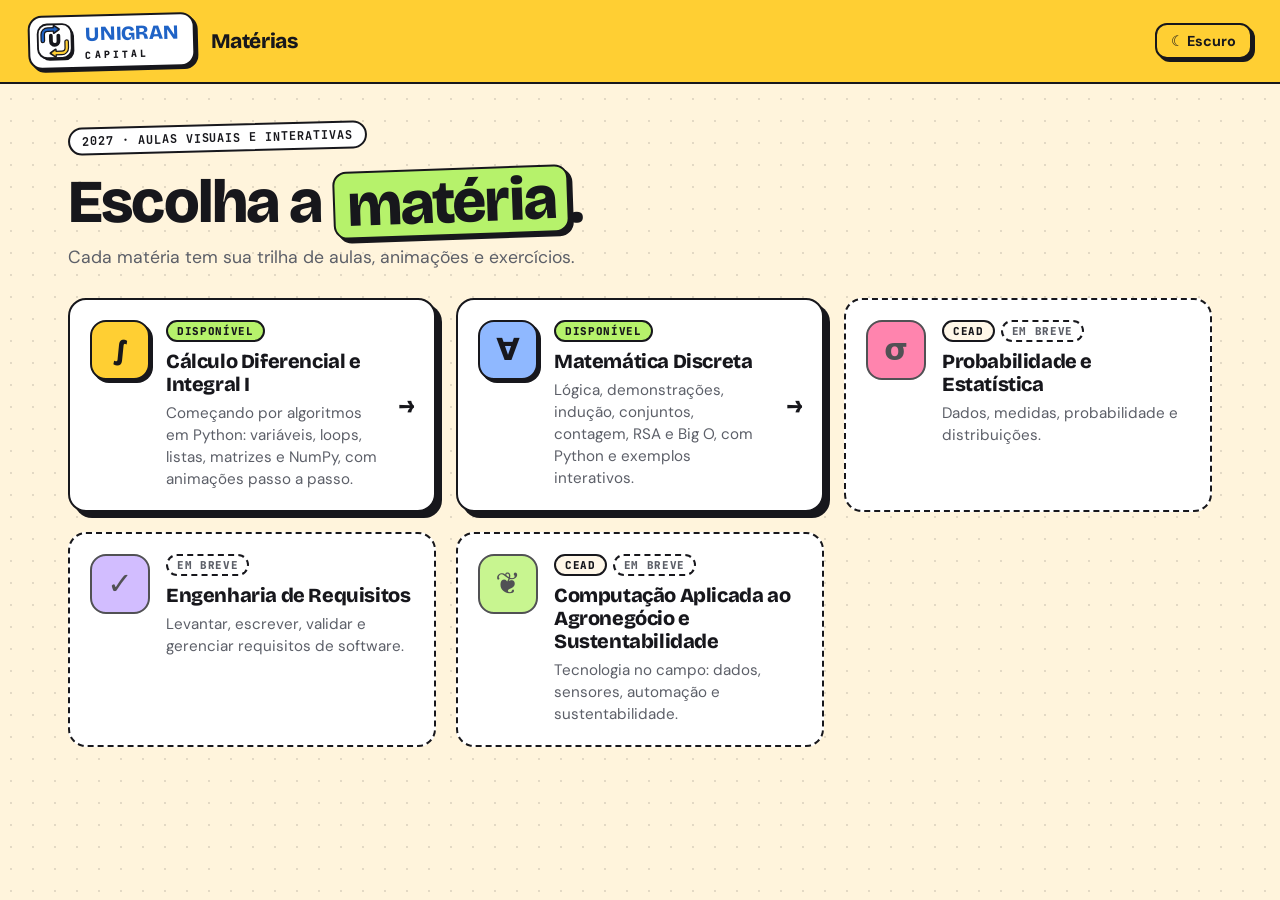
==== commit 33a69a27: "att" ====
--- a/index.html
+++ b/index.html
@@ -16,8 +16,11 @@
 <body>
   <header class="hub-top">
     <div class="hub-brand">
-      <img src="img/favicon.svg" alt="">
-      <b>Matérias</b>
+      <span class="unigran" role="img" aria-label="Unigran Capital">
+        <img src="img/unigran.svg" alt="">
+        <span class="unigran-nome"><b>UNIGRAN</b><small>CAPITAL</small></span>
+      </span>
+      <b class="hub-titulo">Matérias</b>
     </div>
     <button class="btn sm" id="themeBtn">☾ Escuro</button>
   </header>
--- a/css/hub.css
+++ b/css/hub.css
@@ -77,12 +77,30 @@
 .hub-brand {
   display: flex;
   align-items: center;
-  gap: 10px;
-  color: #17171c;
-}
-
-.hub-brand img { width: 38px; height: 38px; }
-.hub-brand b { font: 800 1.3rem var(--display); letter-spacing: -.02em; }
+  gap: 16px;
+  flex-wrap: wrap;
+  color: #17171c;
+}
+
+.hub-titulo { font: 800 1.3rem var(--display); letter-spacing: -.02em; }
+
+/* logo da Unigran: placa branca com borda grossa e sombra sólida */
+.unigran {
+  display: inline-flex;
+  align-items: center;
+  gap: 9px;
+  padding: 5px 14px 5px 6px;
+  background: #fff;
+  color: #17171c;
+  border: var(--bw) solid #17171c;
+  border-radius: 14px;
+  box-shadow: 3px 3px 0 #17171c;
+  transform: rotate(-1.5deg);
+}
+.unigran img { width: 40px; height: 40px; display: block; }
+.unigran-nome { display: grid; line-height: 1; }
+.unigran-nome b { font: 800 1.25rem var(--display); letter-spacing: -.01em; color: #1f63c6; }
+.unigran-nome small { font: 800 .62rem var(--mono); letter-spacing: .32em; margin-top: 3px; }
 
 /* ---------- conteúdo ---------- */
 .hub {
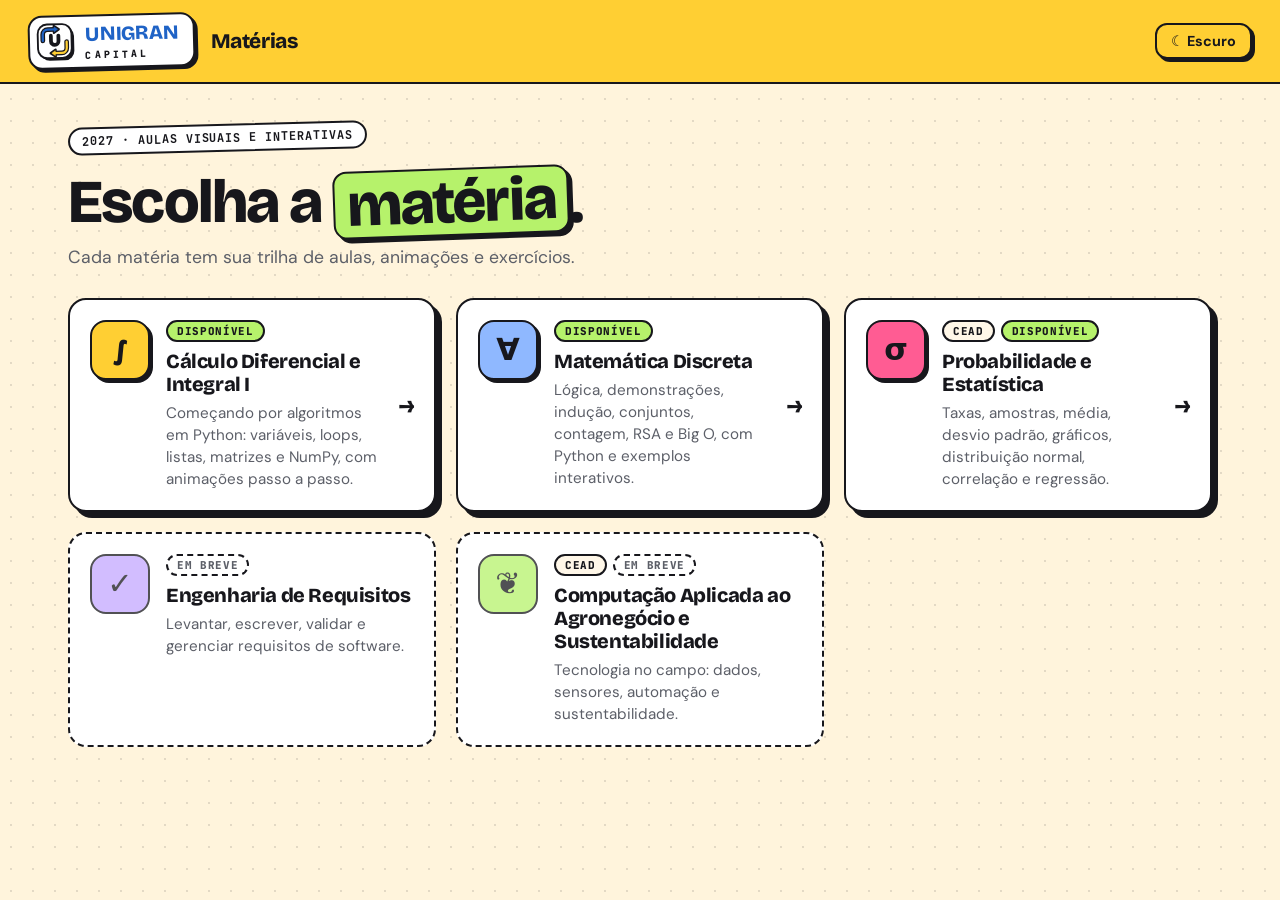
==== commit 2dfa7359: "att" ====
--- a/index.html
+++ b/index.html
@@ -17,7 +17,24 @@
   <header class="hub-top">
     <div class="hub-brand">
       <span class="unigran" role="img" aria-label="Unigran Capital">
-        <img src="img/unigran.svg" alt="">
+        <!-- SVG inline (cópia de img/unigran.svg) para o hover animar cada peça -->
+        <svg class="unigran-logo" viewBox="0 0 64 64" aria-hidden="true">
+          <rect class="ul-sombra" x="7" y="7" width="54" height="54" rx="15" fill="#17171c"/>
+          <rect class="ul-placa" x="3" y="3" width="54" height="54" rx="15" fill="#ffffff" stroke="#17171c" stroke-width="3"/>
+          <g class="ul-seta ul-azul">
+            <path d="M11 29 V19 a8 8 0 0 1 8 -8 H30" fill="none" stroke="#17171c" stroke-width="7.5" stroke-linecap="round"/>
+            <path d="M29 5.5 L37 11 L29 16.5 Z" fill="#17171c" stroke="#17171c" stroke-width="3.6" stroke-linejoin="round"/>
+            <path d="M11 29 V19 a8 8 0 0 1 8 -8 H31" fill="none" stroke="#1f63c6" stroke-width="3.6" stroke-linecap="round"/>
+            <path d="M29.6 7.2 L35 11 L29.6 14.8 Z" fill="#1f63c6" stroke="#1f63c6" stroke-width=".8" stroke-linejoin="round"/>
+          </g>
+          <g class="ul-seta ul-amarela">
+            <path d="M49 31 V41 a8 8 0 0 1 -8 8 H30" fill="none" stroke="#17171c" stroke-width="7.5" stroke-linecap="round"/>
+            <path d="M31 43.5 L23 49 L31 54.5 Z" fill="#17171c" stroke="#17171c" stroke-width="3.6" stroke-linejoin="round"/>
+            <path d="M49 31 V41 a8 8 0 0 1 -8 8 H29" fill="none" stroke="#ffcf33" stroke-width="3.6" stroke-linecap="round"/>
+            <path d="M30.4 45.2 L25 49 L30.4 52.8 Z" fill="#ffcf33" stroke="#ffcf33" stroke-width=".8" stroke-linejoin="round"/>
+          </g>
+          <path class="ul-u" d="M24 21 V30 a6 6 0 0 0 12 0 V21" fill="none" stroke="#17171c" stroke-width="6" stroke-linecap="round"/>
+        </svg>
         <span class="unigran-nome"><b>UNIGRAN</b><small>CAPITAL</small></span>
       </span>
       <b class="hub-titulo">Matérias</b>
--- a/css/hub.css
+++ b/css/hub.css
@@ -96,11 +96,42 @@
   border-radius: 14px;
   box-shadow: 3px 3px 0 #17171c;
   transform: rotate(-1.5deg);
-}
-.unigran img { width: 40px; height: 40px; display: block; }
+  cursor: default;
+  transition: transform .35s cubic-bezier(.34,1.56,.64,1), box-shadow .35s cubic-bezier(.34,1.56,.64,1);
+}
+.unigran-logo { width: 40px; height: 40px; display: block; overflow: visible; }
 .unigran-nome { display: grid; line-height: 1; }
 .unigran-nome b { font: 800 1.25rem var(--display); letter-spacing: -.01em; color: #1f63c6; }
 .unigran-nome small { font: 800 .62rem var(--mono); letter-spacing: .32em; margin-top: 3px; }
+
+/* hover: a placa se endireita e "abre" — as setas se soltam para os cantos,
+   o U salta e a sombra se afasta, como se a marca rachasse de leve */
+.unigran-logo > *,
+.unigran-nome b,
+.unigran-nome small {
+  transform-box: fill-box;
+  transform-origin: center;
+  transition: transform .4s cubic-bezier(.34,1.56,.64,1), letter-spacing .4s cubic-bezier(.34,1.56,.64,1);
+}
+.unigran:hover {
+  transform: rotate(0deg) translate(-2px, -2px);
+  box-shadow: 6px 6px 0 #17171c;
+}
+.unigran:hover .ul-sombra   { transform: translate(2.5px, 2.5px); }
+.unigran:hover .ul-placa    { transform: rotate(-3deg) scale(1.03); }
+.unigran:hover .ul-azul     { transform: translate(-5px, -5px) rotate(-9deg); }
+.unigran:hover .ul-amarela  { transform: translate(5px, 5px) rotate(-9deg); }
+.unigran:hover .ul-u        { transform: translateY(-2px) scale(1.18) rotate(4deg); }
+.unigran:hover .unigran-nome b     { transform: translate(2px, -1px) rotate(-2deg); letter-spacing: .03em; }
+.unigran:hover .unigran-nome small { transform: translate(-1px, 1px) rotate(1.5deg); letter-spacing: .42em; }
+/* atraso escalonado: as peças se soltam uma depois da outra */
+.unigran:hover .ul-amarela { transition-delay: .05s; }
+.unigran:hover .ul-u       { transition-delay: .08s; }
+.unigran:hover .unigran-nome small { transition-delay: .06s; }
+
+@media (prefers-reduced-motion: reduce) {
+  .unigran, .unigran * { transition: none !important; }
+}
 
 /* ---------- conteúdo ---------- */
 .hub {
